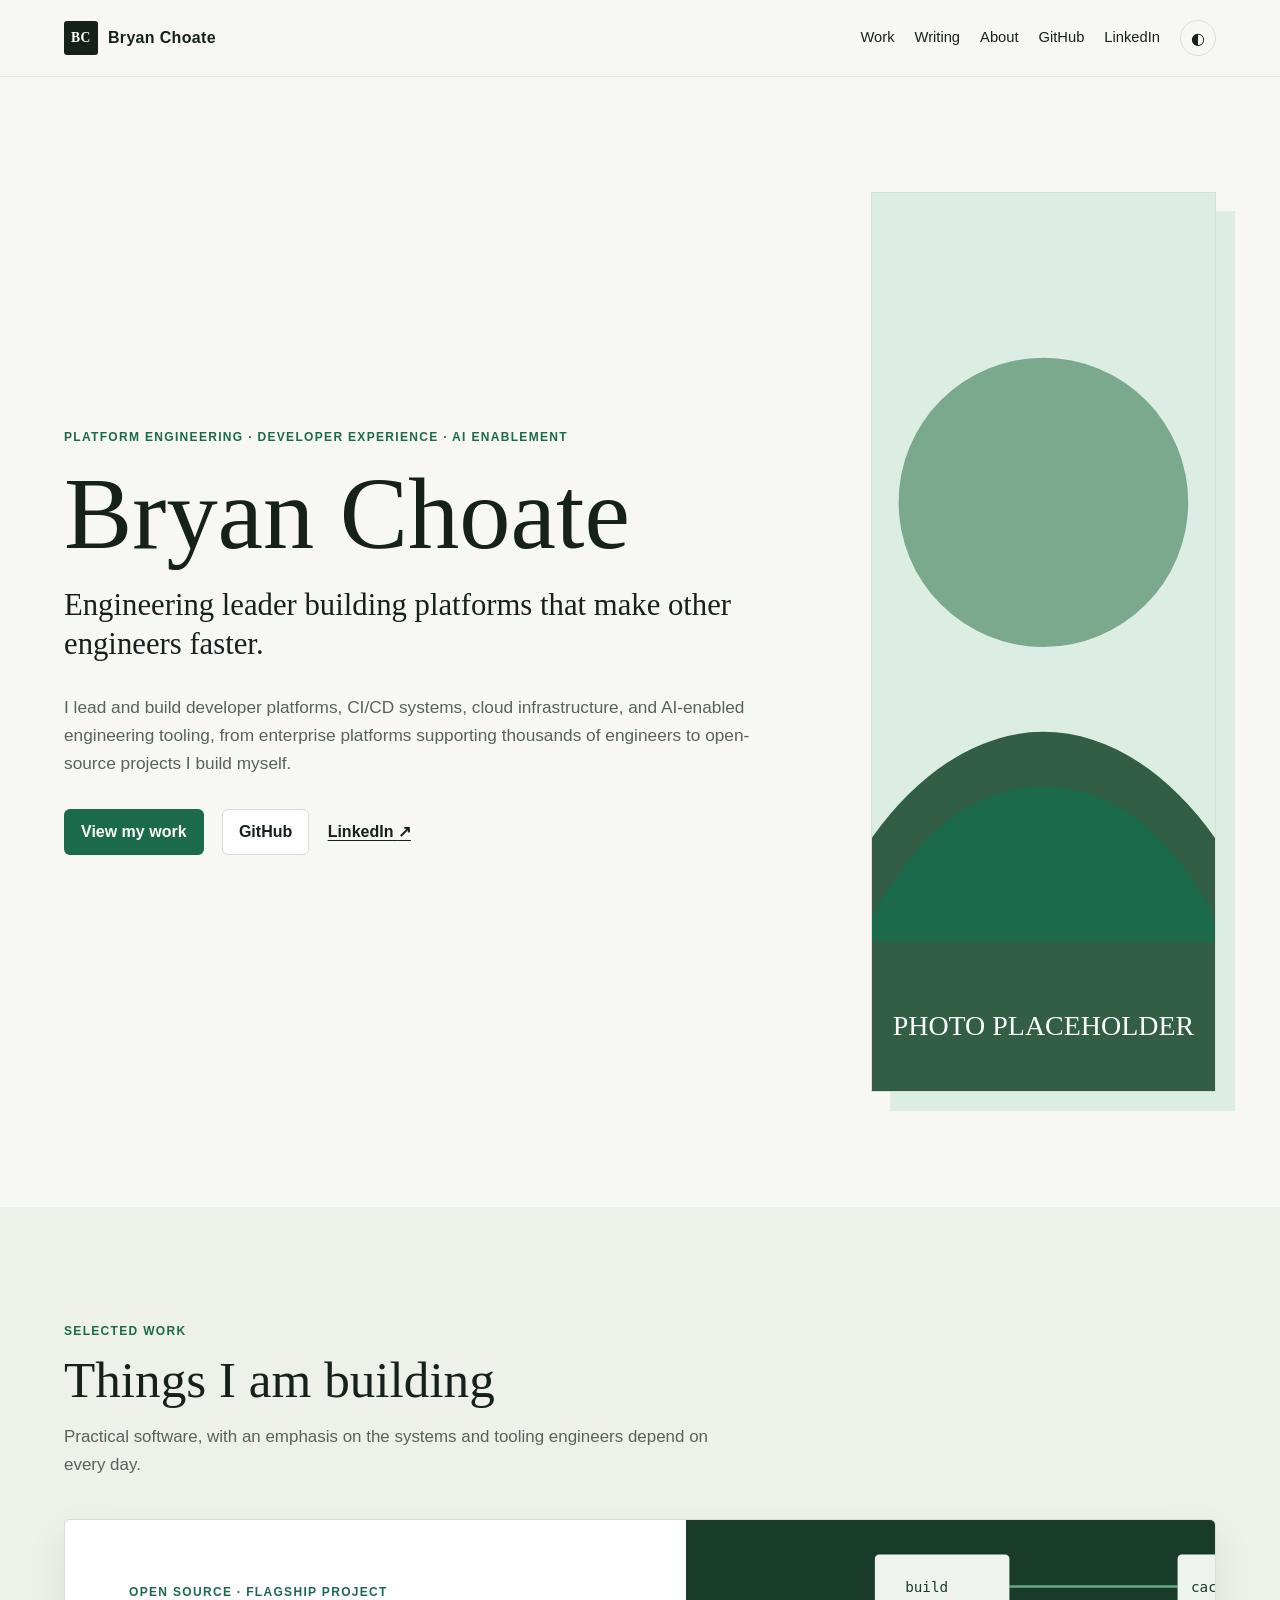
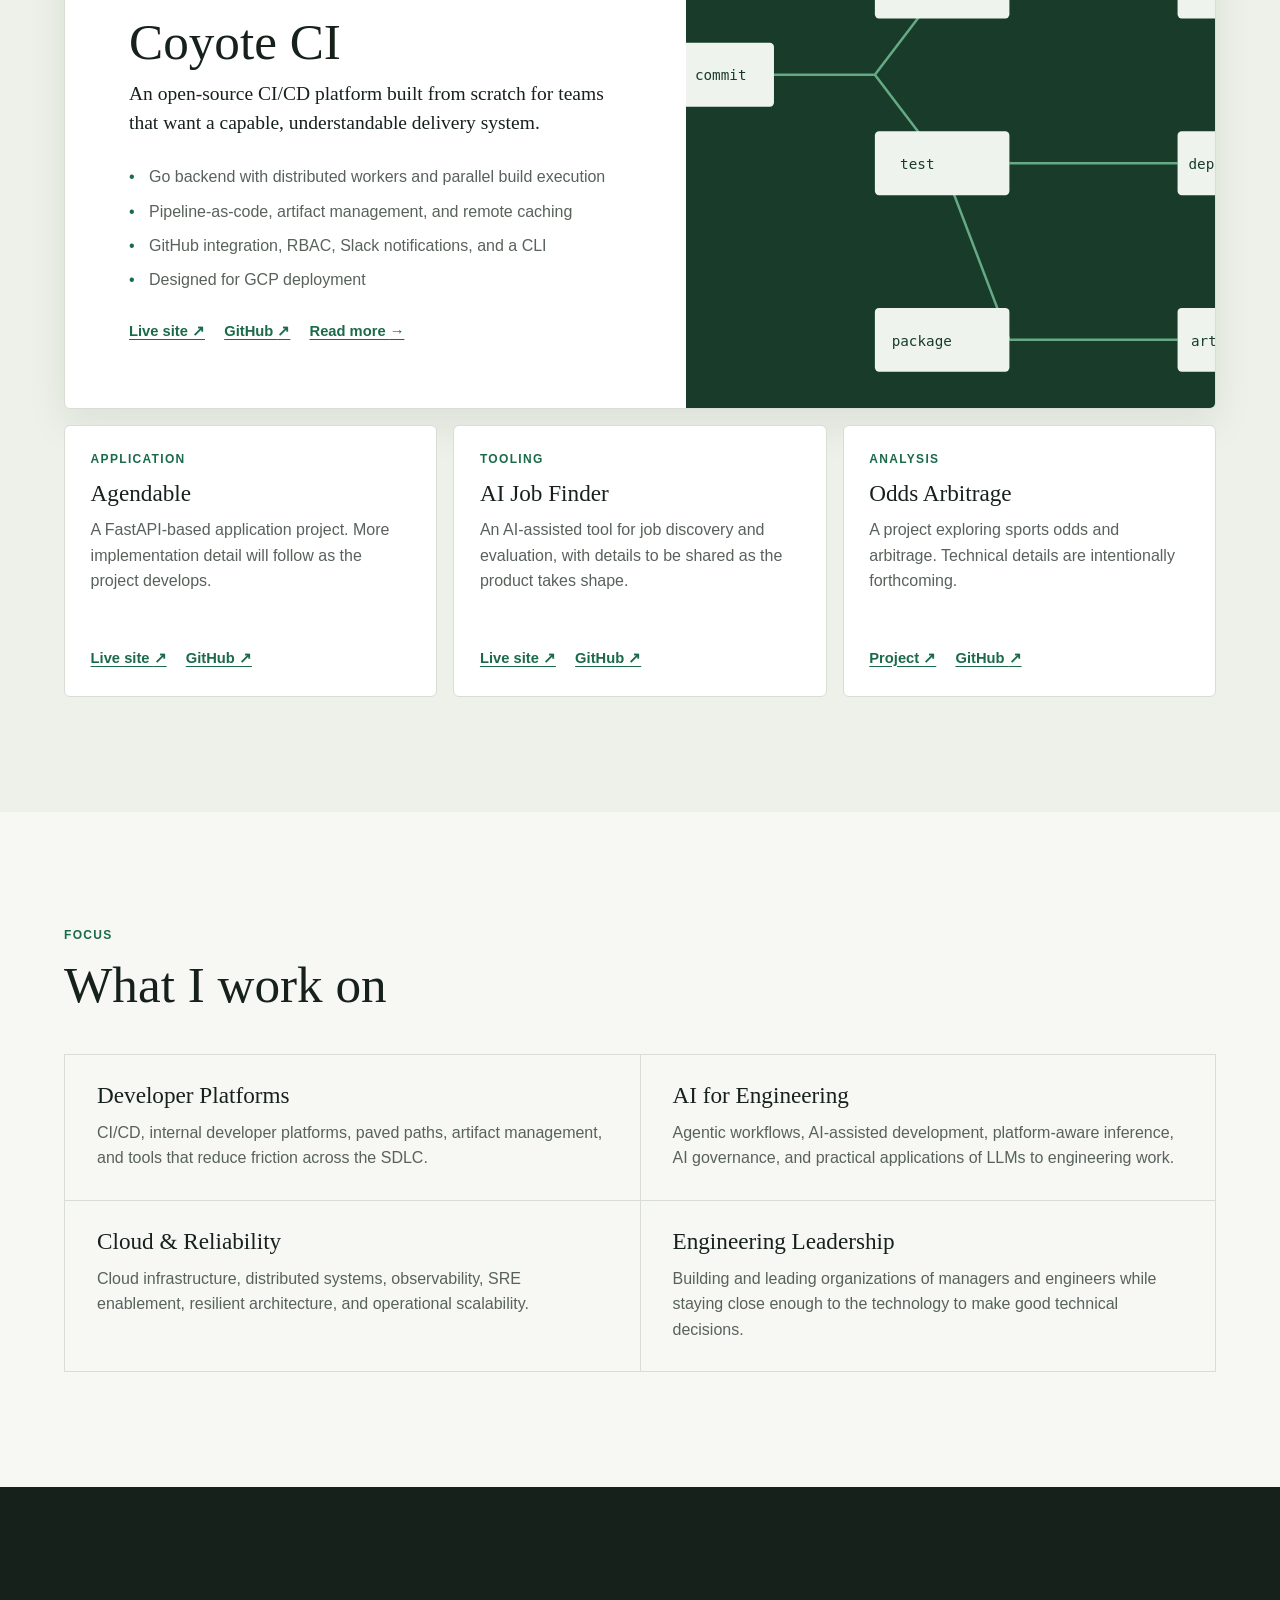
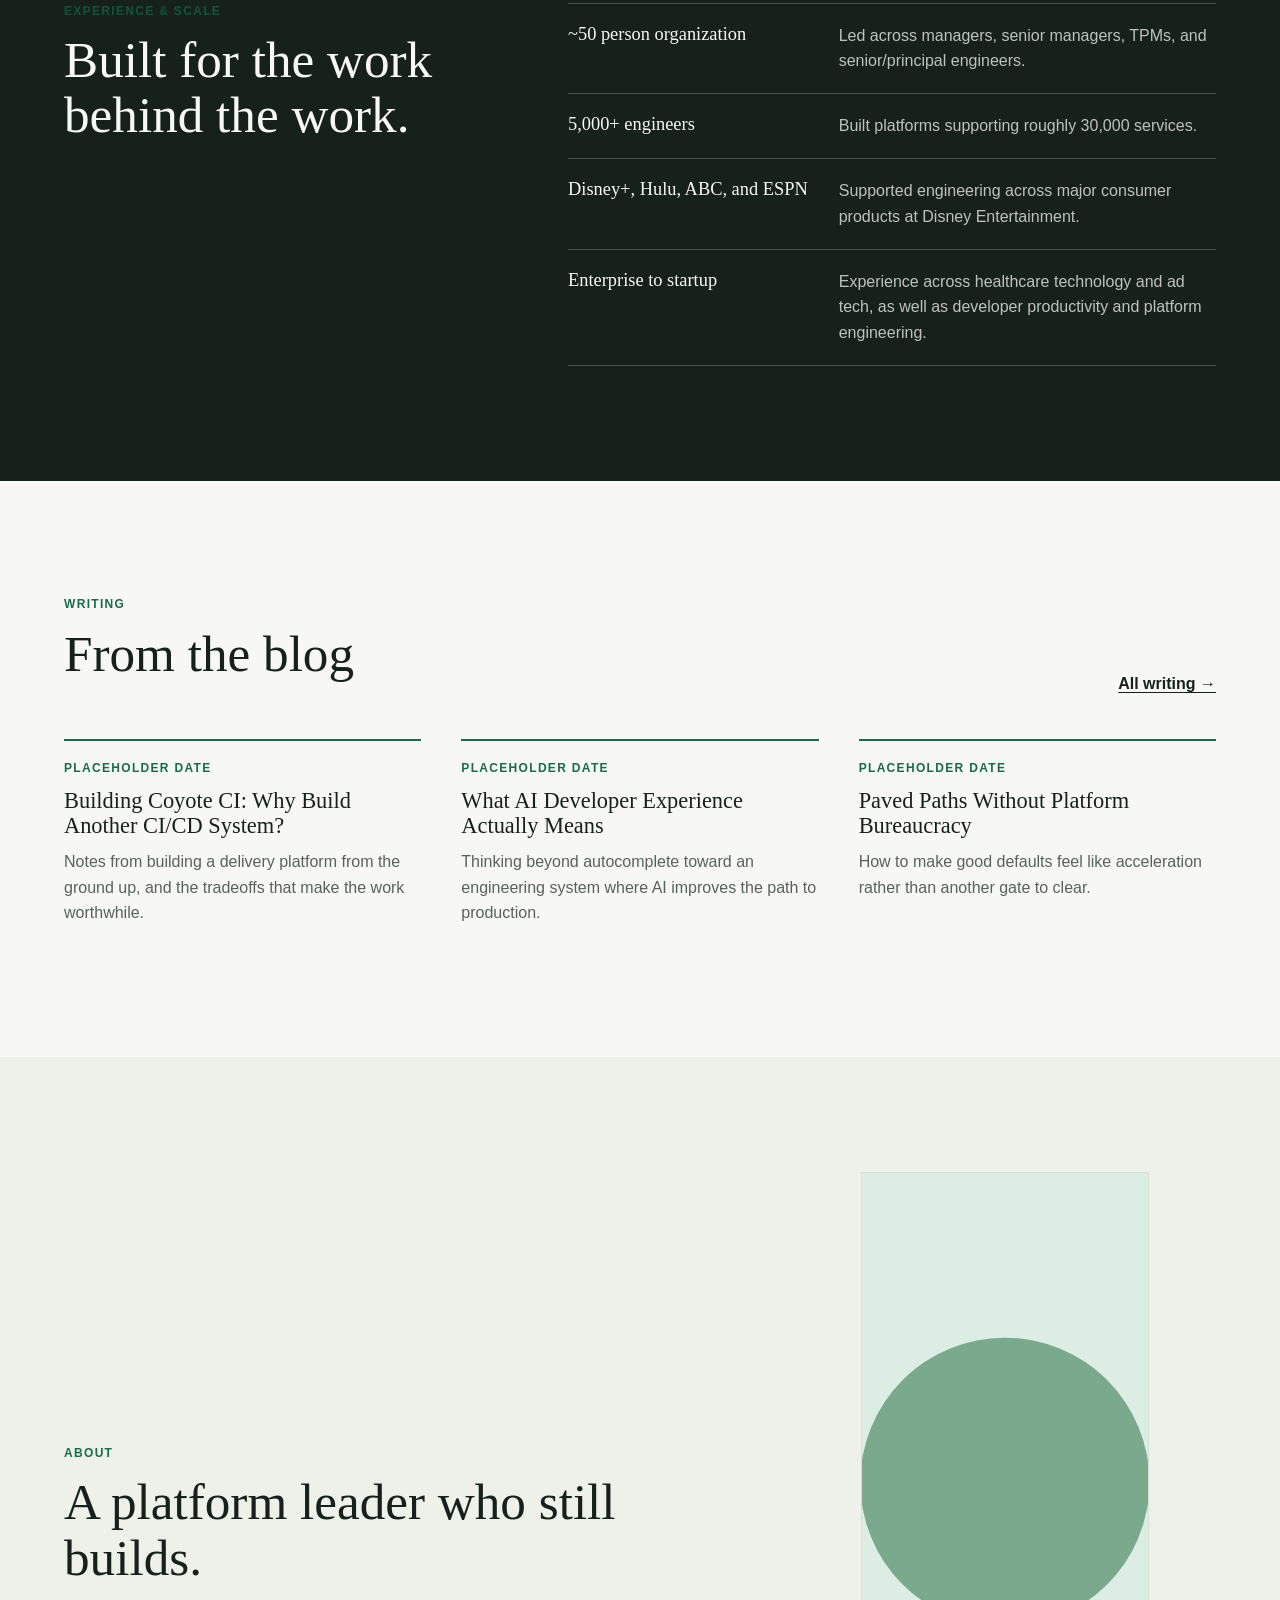
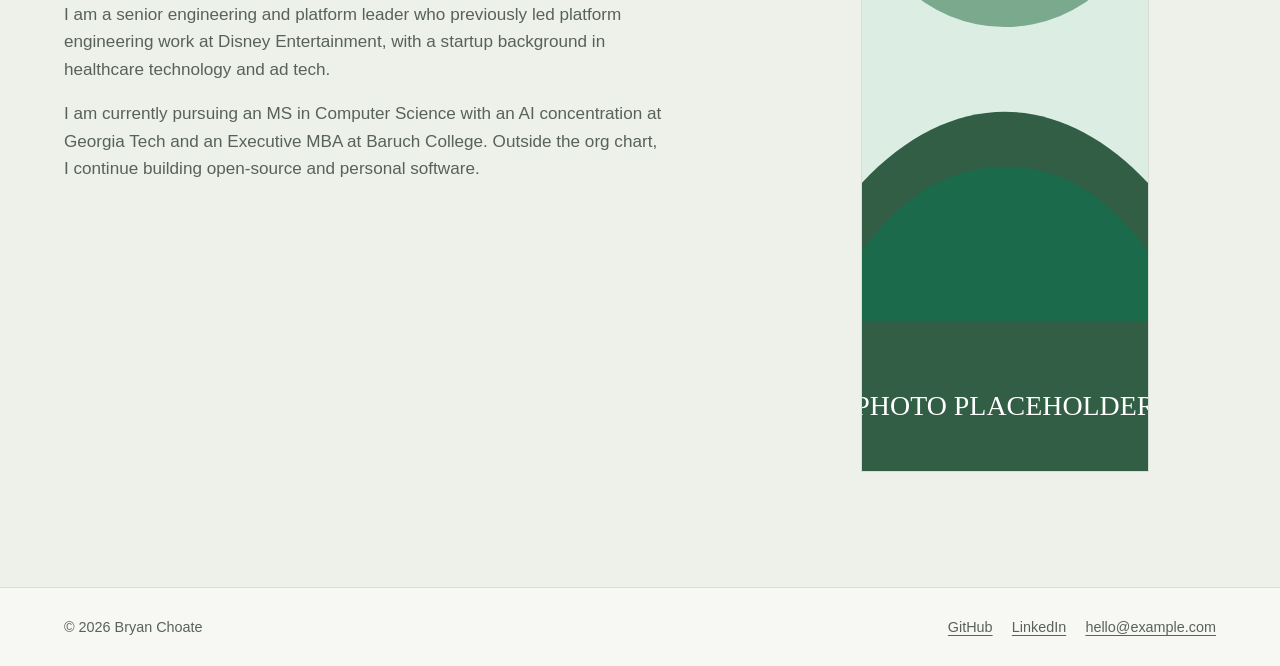
==== index.html @ 586f2d8e "Initial pass of basic website" ====
<!doctype html>
<html lang="en">
<head>
  <meta charset="utf-8">
  <meta name="viewport" content="width=device-width, initial-scale=1">
  <meta name="description" content="Bryan Choate is an engineering leader building developer platforms, cloud infrastructure, and AI-enabled engineering tooling.">
  <meta property="og:title" content="Bryan Choate | Engineering Leader">
  <meta property="og:description" content="Engineering leader building platforms that make other engineers faster.">
  <!-- TODO: Replace with the deployed site's canonical URL and social preview image. -->
  <meta property="og:url" content="https://example.com">
  <meta property="og:image" content="https://example.com/images/profile-placeholder.svg">
  <meta property="og:type" content="website">
  <meta name="twitter:card" content="summary_large_image">
  <title>Bryan Choate | Engineering Leader</title>
  <link rel="icon" href="images/favicon.svg" type="image/svg+xml">
  <link rel="stylesheet" href="css/styles.css">
  <script src="js/main.js" defer></script>
</head>
<body>
  <a class="skip-link" href="#main-content">Skip to content</a>
  <header class="site-header">
    <div class="shell header-inner">
      <a class="wordmark" href="#top" aria-label="Bryan Choate home"><span>BC</span><span class="wordmark-name">Bryan Choate</span></a>
      <button class="menu-toggle" type="button" aria-expanded="false" aria-controls="primary-navigation">
        <span class="visually-hidden">Toggle navigation</span>
        <span aria-hidden="true"></span><span aria-hidden="true"></span>
      </button>
      <nav id="primary-navigation" class="primary-nav" aria-label="Primary navigation">
        <a href="#work">Work</a>
        <a href="blog/">Writing</a>
        <a href="#about">About</a>
        <!-- TODO: Replace placeholder social URLs. -->
        <a href="https://github.com/" rel="noreferrer">GitHub</a>
        <a href="https://www.linkedin.com/" rel="noreferrer">LinkedIn</a>
        <button class="theme-toggle" type="button" aria-label="Switch to dark theme" title="Toggle color theme">
          <span class="theme-icon" aria-hidden="true">◐</span>
        </button>
      </nav>
    </div>
  </header>

  <main id="main-content">
    <section id="top" class="hero shell" aria-labelledby="hero-title">
      <div class="hero-copy">
        <p class="eyebrow">Platform Engineering · Developer Experience · AI Enablement</p>
        <h1 id="hero-title">Bryan Choate</h1>
        <p class="hero-statement">Engineering leader building platforms that make other engineers faster.</p>
        <p class="hero-detail">I lead and build developer platforms, CI/CD systems, cloud infrastructure, and AI-enabled engineering tooling, from enterprise platforms supporting thousands of engineers to open-source projects I build myself.</p>
        <div class="action-row">
          <a class="button button-primary" href="#work">View my work</a>
          <!-- TODO: Replace placeholder social URLs. -->
          <a class="button button-secondary" href="https://github.com/" rel="noreferrer">GitHub</a>
          <a class="text-link" href="https://www.linkedin.com/" rel="noreferrer">LinkedIn <span aria-hidden="true">↗</span></a>
        </div>
      </div>
      <figure class="hero-portrait">
        <!-- TODO: Replace with a responsive professional photo. -->
        <img src="images/profile-placeholder.svg" width="720" height="900" alt="Placeholder for a professional portrait of Bryan Choate">
      </figure>
    </section>

    <section id="work" class="section section-work" aria-labelledby="work-title">
      <div class="shell">
        <div class="section-heading">
          <p class="eyebrow">Selected work</p>
          <h2 id="work-title">Things I am building</h2>
          <p>Practical software, with an emphasis on the systems and tooling engineers depend on every day.</p>
        </div>

        <!-- Copy a project-card article to add a new project. -->
        <article class="project-featured">
          <div class="project-featured-copy">
            <p class="project-label">Open source · Flagship project</p>
            <h3>Coyote CI</h3>
            <p class="project-summary">An open-source CI/CD platform built from scratch for teams that want a capable, understandable delivery system.</p>
            <ul class="capability-list" aria-label="Coyote CI capabilities">
              <li>Go backend with distributed workers and parallel build execution</li>
              <li>Pipeline-as-code, artifact management, and remote caching</li>
              <li>GitHub integration, RBAC, Slack notifications, and a CLI</li>
              <li>Designed for GCP deployment</li>
            </ul>
            <!-- TODO: Replace Coyote CI URLs. -->
            <div class="project-links"><a href="https://example.com/" rel="noreferrer">Live site <span aria-hidden="true">↗</span></a><a href="https://github.com/" rel="noreferrer">GitHub <span aria-hidden="true">↗</span></a><a href="blog/example-post.html">Read more <span aria-hidden="true">→</span></a></div>
          </div>
          <figure class="project-art"><img src="images/project-placeholder.svg" width="800" height="580" alt="Abstract placeholder for a Coyote CI project preview"></figure>
        </article>

        <div class="project-grid">
          <article class="project-card">
            <p class="project-label">Application</p><h3>Agendable</h3>
            <p>A FastAPI-based application project. More implementation detail will follow as the project develops.</p>
            <!-- TODO: Replace Agendable URLs. -->
            <div class="project-links"><a href="https://example.com/" rel="noreferrer">Live site <span aria-hidden="true">↗</span></a><a href="https://github.com/" rel="noreferrer">GitHub <span aria-hidden="true">↗</span></a></div>
          </article>
          <article class="project-card">
            <p class="project-label">Tooling</p><h3>AI Job Finder</h3>
            <p>An AI-assisted tool for job discovery and evaluation, with details to be shared as the product takes shape.</p>
            <!-- TODO: Replace AI Job Finder URLs. -->
            <div class="project-links"><a href="https://example.com/" rel="noreferrer">Live site <span aria-hidden="true">↗</span></a><a href="https://github.com/" rel="noreferrer">GitHub <span aria-hidden="true">↗</span></a></div>
          </article>
          <article class="project-card">
            <p class="project-label">Analysis</p><h3>Odds Arbitrage</h3>
            <p>A project exploring sports odds and arbitrage. Technical details are intentionally forthcoming.</p>
            <!-- TODO: Replace Odds Arbitrage URLs. -->
            <div class="project-links"><a href="https://example.com/" rel="noreferrer">Project <span aria-hidden="true">↗</span></a><a href="https://github.com/" rel="noreferrer">GitHub <span aria-hidden="true">↗</span></a></div>
          </article>
        </div>
      </div>
    </section>

    <section class="section" aria-labelledby="focus-title">
      <div class="shell">
        <div class="section-heading compact"><p class="eyebrow">Focus</p><h2 id="focus-title">What I work on</h2></div>
        <div class="focus-grid">
          <article><h3>Developer Platforms</h3><p>CI/CD, internal developer platforms, paved paths, artifact management, and tools that reduce friction across the SDLC.</p></article>
          <article><h3>AI for Engineering</h3><p>Agentic workflows, AI-assisted development, platform-aware inference, AI governance, and practical applications of LLMs to engineering work.</p></article>
          <article><h3>Cloud &amp; Reliability</h3><p>Cloud infrastructure, distributed systems, observability, SRE enablement, resilient architecture, and operational scalability.</p></article>
          <article><h3>Engineering Leadership</h3><p>Building and leading organizations of managers and engineers while staying close enough to the technology to make good technical decisions.</p></article>
        </div>
      </div>
    </section>

    <section class="section section-evidence" aria-labelledby="experience-title">
      <div class="shell evidence-layout">
        <div class="section-heading compact"><p class="eyebrow">Experience &amp; scale</p><h2 id="experience-title">Built for the work behind the work.</h2></div>
        <ul class="evidence-list">
          <li><strong>~50 person organization</strong><span>Led across managers, senior managers, TPMs, and senior/principal engineers.</span></li>
          <li><strong>5,000+ engineers</strong><span>Built platforms supporting roughly 30,000 services.</span></li>
          <li><strong>Disney+, Hulu, ABC, and ESPN</strong><span>Supported engineering across major consumer products at Disney Entertainment.</span></li>
          <li><strong>Enterprise to startup</strong><span>Experience across healthcare technology and ad tech, as well as developer productivity and platform engineering.</span></li>
        </ul>
      </div>
    </section>

    <section class="section" aria-labelledby="writing-title">
      <div class="shell">
        <div class="section-heading section-heading-row"><div><p class="eyebrow">Writing</p><h2 id="writing-title">From the blog</h2></div><a class="text-link" href="blog/">All writing <span aria-hidden="true">→</span></a></div>
        <div class="writing-list">
          <article><p class="post-date">Placeholder date</p><h3><a href="blog/example-post.html">Building Coyote CI: Why Build Another CI/CD System?</a></h3><p>Notes from building a delivery platform from the ground up, and the tradeoffs that make the work worthwhile.</p></article>
          <article><p class="post-date">Placeholder date</p><h3><a href="blog/example-post.html">What AI Developer Experience Actually Means</a></h3><p>Thinking beyond autocomplete toward an engineering system where AI improves the path to production.</p></article>
          <article><p class="post-date">Placeholder date</p><h3><a href="blog/example-post.html">Paved Paths Without Platform Bureaucracy</a></h3><p>How to make good defaults feel like acceleration rather than another gate to clear.</p></article>
        </div>
      </div>
    </section>

    <section id="about" class="section section-about" aria-labelledby="about-title">
      <div class="shell about-layout">
        <div class="about-copy"><p class="eyebrow">About</p><h2 id="about-title">A platform leader who still builds.</h2><p>I am a senior engineering and platform leader who previously led platform engineering work at Disney Entertainment, with a startup background in healthcare technology and ad tech.</p><p>I am currently pursuing an MS in Computer Science with an AI concentration at Georgia Tech and an Executive MBA at Baruch College. Outside the org chart, I continue building open-source and personal software.</p></div>
        <figure class="about-photo"><!-- TODO: Replace with a responsive casual photo. --><img src="images/profile-placeholder.svg" width="720" height="900" alt="Placeholder for a casual photo of Bryan Choate"></figure>
      </div>
    </section>
  </main>

  <footer class="site-footer"><div class="shell footer-inner"><p>© <span id="year">2026</span> Bryan Choate</p><div><!-- TODO: Replace placeholder social links and email. --><a href="https://github.com/" rel="noreferrer">GitHub</a><a href="https://www.linkedin.com/" rel="noreferrer">LinkedIn</a><a href="mailto:hello@example.com">hello@example.com</a></div></div></footer>
</body>
</html>
---- css/styles.css ----
:root {
  color-scheme: light dark;
  --bg: #f7f8f4;
  --surface: #ffffff;
  --surface-muted: #edf1e9;
  --text: #17211b;
  --text-muted: #58625b;
  --line: #d8ddd6;
  --accent: #1b6a4b;
  --accent-strong: #12543a;
  --accent-soft: #dceee4;
  --shadow: 0 16px 40px rgb(23 33 27 / 8%);
  --shell: 72rem;
  --radius: 6px;
}

@media (prefers-color-scheme: dark) {
  :root { --bg: #111613; --surface: #18201b; --surface-muted: #202a23; --text: #eef3ee; --text-muted: #b1bcb3; --line: #354137; --accent: #79c69c; --accent-strong: #a2dbb7; --accent-soft: #183c29; --shadow: 0 18px 44px rgb(0 0 0 / 22%); }
}

:root[data-theme="light"] { color-scheme: light; --bg: #f7f8f4; --surface: #ffffff; --surface-muted: #edf1e9; --text: #17211b; --text-muted: #58625b; --line: #d8ddd6; --accent: #1b6a4b; --accent-strong: #12543a; --accent-soft: #dceee4; --shadow: 0 16px 40px rgb(23 33 27 / 8%); }
:root[data-theme="dark"] { color-scheme: dark; --bg: #111613; --surface: #18201b; --surface-muted: #202a23; --text: #eef3ee; --text-muted: #b1bcb3; --line: #354137; --accent: #79c69c; --accent-strong: #a2dbb7; --accent-soft: #183c29; --shadow: 0 18px 44px rgb(0 0 0 / 22%); }

* { box-sizing: border-box; }
html { scroll-behavior: smooth; }
body { margin: 0; background: var(--bg); color: var(--text); font-family: ui-sans-serif, -apple-system, BlinkMacSystemFont, "Segoe UI", sans-serif; font-size: 1rem; line-height: 1.6; }
img { display: block; max-width: 100%; }
a { color: inherit; text-underline-offset: 0.2em; }
a:hover { color: var(--accent); }
a:focus-visible, button:focus-visible { outline: 3px solid var(--accent); outline-offset: 3px; }
h1, h2, h3, p { margin-top: 0; }
h1, h2, h3 { font-family: ui-serif, Georgia, Cambria, "Times New Roman", serif; font-weight: 500; line-height: 1.08; letter-spacing: 0; }
h1 { font-size: clamp(3.2rem, 8vw, 6.5rem); margin-bottom: 1rem; }
h2 { font-size: clamp(2rem, 4vw, 3.25rem); margin-bottom: 1rem; }
h3 { font-size: 1.45rem; margin-bottom: 0.7rem; }
.shell { width: min(calc(100% - 3rem), var(--shell)); margin-inline: auto; }
.skip-link { position: fixed; z-index: 100; top: 0.75rem; left: 0.75rem; transform: translateY(-200%); background: var(--text); color: var(--bg); padding: 0.55rem 0.8rem; border-radius: 3px; }
.skip-link:focus { transform: translateY(0); }
.visually-hidden { position: absolute; width: 1px; height: 1px; padding: 0; margin: -1px; overflow: hidden; clip: rect(0, 0, 0, 0); white-space: nowrap; border: 0; }

.site-header { position: sticky; z-index: 10; top: 0; background: color-mix(in srgb, var(--bg) 90%, transparent); border-bottom: 1px solid color-mix(in srgb, var(--line) 72%, transparent); backdrop-filter: blur(12px); }
.header-inner { min-height: 4.75rem; display: flex; align-items: center; justify-content: space-between; gap: 1rem; }
.wordmark { display: flex; align-items: center; gap: 0.65rem; text-decoration: none; font-weight: 700; letter-spacing: 0.02em; }
.wordmark > span:first-child { display: grid; place-items: center; width: 2.1rem; height: 2.1rem; color: var(--surface); background: var(--text); border-radius: 3px; font-family: ui-serif, Georgia, serif; font-size: 0.85rem; }
.primary-nav { display: flex; align-items: center; gap: 1.25rem; font-size: 0.92rem; }
.primary-nav a { text-decoration: none; }
.theme-toggle, .menu-toggle { border: 0; color: var(--text); background: transparent; cursor: pointer; }
.theme-toggle { width: 2.25rem; height: 2.25rem; border: 1px solid var(--line); border-radius: 50%; font-size: 1rem; }
.menu-toggle { display: none; padding: 0.35rem; }

.hero { display: grid; grid-template-columns: minmax(0, 1.35fr) minmax(15rem, 0.65fr); align-items: center; gap: clamp(2.5rem, 7vw, 7rem); padding-block: clamp(4rem, 9vw, 7.5rem); }
.eyebrow, .project-label, .post-date { margin-bottom: 0.8rem; color: var(--accent); font-size: 0.75rem; font-weight: 750; letter-spacing: 0.11em; line-height: 1.4; text-transform: uppercase; }
.hero-statement { max-width: 46rem; font-family: ui-serif, Georgia, serif; font-size: clamp(1.5rem, 2.4vw, 2.15rem); line-height: 1.27; }
.hero-detail { max-width: 43rem; color: var(--text-muted); font-size: 1.08rem; }
.action-row { display: flex; flex-wrap: wrap; align-items: center; gap: 0.8rem 1.15rem; margin-top: 2rem; }
.button { display: inline-flex; justify-content: center; align-items: center; min-height: 2.85rem; padding: 0.55rem 1rem; border: 1px solid transparent; border-radius: var(--radius); text-decoration: none; font-weight: 700; }
.button-primary { color: #fff; background: var(--accent); }
.button-primary:hover { color: #fff; background: var(--accent-strong); }
.button-secondary { border-color: var(--line); background: var(--surface); }
.text-link { font-weight: 700; }
.hero-portrait { position: relative; width: min(100%, 23rem); margin: 0 0 0 auto; }
.hero-portrait::before { position: absolute; z-index: -1; width: 100%; height: 100%; content: ""; background: var(--accent-soft); transform: translate(1.2rem, 1.2rem); }
.hero-portrait img { width: 100%; aspect-ratio: 4 / 5; object-fit: cover; border: 1px solid var(--line); background: var(--surface-muted); }

.section { padding-block: clamp(4.5rem, 9vw, 7.5rem); }
.section-work, .section-about { background: var(--surface-muted); }
.section-heading { max-width: 42rem; margin-bottom: 2.6rem; }
.section-heading > p:not(.eyebrow) { color: var(--text-muted); font-size: 1.06rem; }
.section-heading.compact { max-width: 33rem; }
.section-heading-row { display: flex; align-items: end; justify-content: space-between; gap: 2rem; max-width: none; }
.project-featured { display: grid; grid-template-columns: minmax(0, 1.08fr) minmax(19rem, 0.92fr); overflow: hidden; background: var(--surface); border: 1px solid var(--line); border-radius: var(--radius); box-shadow: var(--shadow); }
.project-featured-copy { padding: clamp(1.75rem, 5vw, 4rem); }
.project-featured h3 { font-size: clamp(2rem, 4vw, 3.4rem); }
.project-summary { max-width: 36rem; font-family: ui-serif, Georgia, serif; font-size: 1.22rem; line-height: 1.45; }
.capability-list { padding: 0; margin: 1.7rem 0; list-style: none; color: var(--text-muted); }
.capability-list li { position: relative; padding-left: 1.25rem; margin-bottom: 0.55rem; }
.capability-list li::before { position: absolute; left: 0; color: var(--accent); content: "•"; }
.project-art { min-height: 100%; margin: 0; background: var(--accent-soft); }
.project-art img { width: 100%; height: 100%; min-height: 23rem; object-fit: cover; }
.project-links { display: flex; flex-wrap: wrap; gap: 0.8rem 1.2rem; margin-top: 1.3rem; font-size: 0.92rem; font-weight: 750; }
.project-links a { color: var(--accent); }
.project-grid { display: grid; grid-template-columns: repeat(3, 1fr); gap: 1rem; margin-top: 1rem; }
.project-card { display: flex; flex-direction: column; min-height: 17rem; padding: 1.6rem; border: 1px solid var(--line); border-radius: var(--radius); background: var(--surface); transition: transform 180ms ease, box-shadow 180ms ease; }
.project-card > p:not(.project-label) { color: var(--text-muted); }
.project-card .project-links { margin-top: auto; }
.project-card:hover { transform: translateY(-3px); box-shadow: var(--shadow); }

.focus-grid { display: grid; grid-template-columns: repeat(2, 1fr); gap: 0; border-top: 1px solid var(--line); border-left: 1px solid var(--line); }
.focus-grid article { padding: 1.8rem 2rem; border-right: 1px solid var(--line); border-bottom: 1px solid var(--line); }
.focus-grid p { margin-bottom: 0; color: var(--text-muted); }
.section-evidence { background: var(--text); color: var(--bg); }
.section-evidence .eyebrow { color: var(--accent-strong); }
.section-evidence .section-heading { margin-bottom: 0; }
.evidence-layout { display: grid; grid-template-columns: 0.75fr 1.25fr; gap: clamp(2rem, 9vw, 9rem); align-items: start; }
.evidence-list { padding: 0; margin: 0; list-style: none; }
.evidence-list li { display: grid; grid-template-columns: minmax(10rem, 0.8fr) 1.2fr; gap: 1.2rem; padding: 1.2rem 0; border-top: 1px solid color-mix(in srgb, var(--bg) 22%, transparent); }
.evidence-list li:last-child { border-bottom: 1px solid color-mix(in srgb, var(--bg) 22%, transparent); }
.evidence-list strong { font-family: ui-serif, Georgia, serif; font-size: 1.15rem; font-weight: 500; line-height: 1.25; }
.evidence-list span { color: color-mix(in srgb, var(--bg) 75%, transparent); }
.writing-list { display: grid; grid-template-columns: repeat(3, 1fr); gap: 2.5rem; }
.writing-list article { border-top: 2px solid var(--accent); padding-top: 1.2rem; }
.writing-list h3 { font-size: 1.4rem; }
.writing-list h3 a { text-decoration: none; }
.writing-list article > p:last-child { color: var(--text-muted); }
.about-layout { display: grid; grid-template-columns: 1fr minmax(14rem, 0.7fr); gap: clamp(2.5rem, 10vw, 9rem); align-items: center; }
.about-copy { max-width: 39rem; }
.about-copy > p:not(.eyebrow) { color: var(--text-muted); font-size: 1.07rem; }
.about-photo { width: min(100%, 18rem); margin: 0 auto; }
.about-photo img { width: 100%; aspect-ratio: 4 / 5; object-fit: cover; border: 1px solid var(--line); background: var(--surface); }
.site-footer { padding-block: 1.7rem; border-top: 1px solid var(--line); font-size: 0.9rem; }
.footer-inner { display: flex; justify-content: space-between; gap: 1.5rem; color: var(--text-muted); }
.footer-inner p { margin: 0; }
.footer-inner div { display: flex; flex-wrap: wrap; gap: 1.2rem; }

.blog-main { width: min(calc(100% - 3rem), 48rem); margin: 0 auto; padding-block: clamp(3.5rem, 8vw, 6rem); }
.blog-intro { margin-bottom: 3.5rem; }
.post-list { padding: 0; margin: 0; list-style: none; }
.post-list li { padding: 1.8rem 0; border-top: 1px solid var(--line); }
.post-list li:last-child { border-bottom: 1px solid var(--line); }
.post-list h2 { margin-bottom: 0.5rem; font-size: clamp(1.5rem, 3vw, 2rem); }
.post-list h2 a { text-decoration: none; }
.post-list p:last-child { margin-bottom: 0; color: var(--text-muted); }
.article { font-size: 1.1rem; }
.article-header { margin-bottom: 3rem; }
.article-header h1 { font-size: clamp(2.5rem, 7vw, 4.7rem); }
.article > * { max-width: 43rem; }
.article h2 { margin-top: 2.8rem; font-size: clamp(1.65rem, 3vw, 2.2rem); }
.article h3 { margin-top: 2rem; }
.article p, .article li { line-height: 1.75; }
.article blockquote { margin: 2rem 0; padding: 0.2rem 0 0.2rem 1.4rem; border-left: 3px solid var(--accent); color: var(--text-muted); font-family: ui-serif, Georgia, serif; font-size: 1.25rem; }
.article code { padding: 0.1em 0.35em; background: var(--surface-muted); border-radius: 3px; font-family: ui-monospace, SFMono-Regular, Menlo, monospace; font-size: 0.88em; }
.article pre { overflow-x: auto; padding: 1.25rem; background: #162018; color: #e6f1e9; border-radius: var(--radius); font-size: 0.85rem; }
.article pre code { padding: 0; background: transparent; }
.back-link { display: inline-block; margin-bottom: 2rem; color: var(--accent); font-weight: 750; }

@media (max-width: 48rem) {
  .menu-toggle { display: grid; gap: 0.3rem; }
  .menu-toggle span:not(.visually-hidden) { display: block; width: 1.35rem; height: 2px; background: currentcolor; }
  .primary-nav { position: absolute; top: calc(100% + 1px); right: 0; left: 0; display: none; align-items: stretch; padding: 1rem max(1.5rem, calc((100% - var(--shell)) / 2)); background: var(--bg); border-bottom: 1px solid var(--line); box-shadow: var(--shadow); }
  .primary-nav.is-open { display: grid; grid-template-columns: 1fr auto; }
  .primary-nav a { padding: 0.35rem 0; }
  .theme-toggle { grid-column: 2; grid-row: 1 / span 5; align-self: center; }
  .hero, .project-featured, .about-layout, .evidence-layout { grid-template-columns: 1fr; }
  .hero { padding-top: 3.5rem; }
  .hero-portrait { width: min(100%, 21rem); margin: 0; }
  .project-art { min-height: auto; }
  .project-art img { min-height: 15rem; }
  .project-grid, .writing-list { grid-template-columns: 1fr; }
  .focus-grid { grid-template-columns: 1fr; }
  .evidence-list li { grid-template-columns: 1fr; gap: 0.4rem; }
  .section-heading-row, .footer-inner { align-items: flex-start; flex-direction: column; gap: 0.7rem; }
}

@media (max-width: 30rem) { .shell { width: min(calc(100% - 2rem), var(--shell)); } .wordmark-name { display: none; } .project-featured-copy, .focus-grid article { padding: 1.4rem; } }
@media (prefers-reduced-motion: reduce) { html { scroll-behavior: auto; } *, *::before, *::after { transition-duration: 0.01ms !important; animation-duration: 0.01ms !important; animation-iteration-count: 1 !important; } }
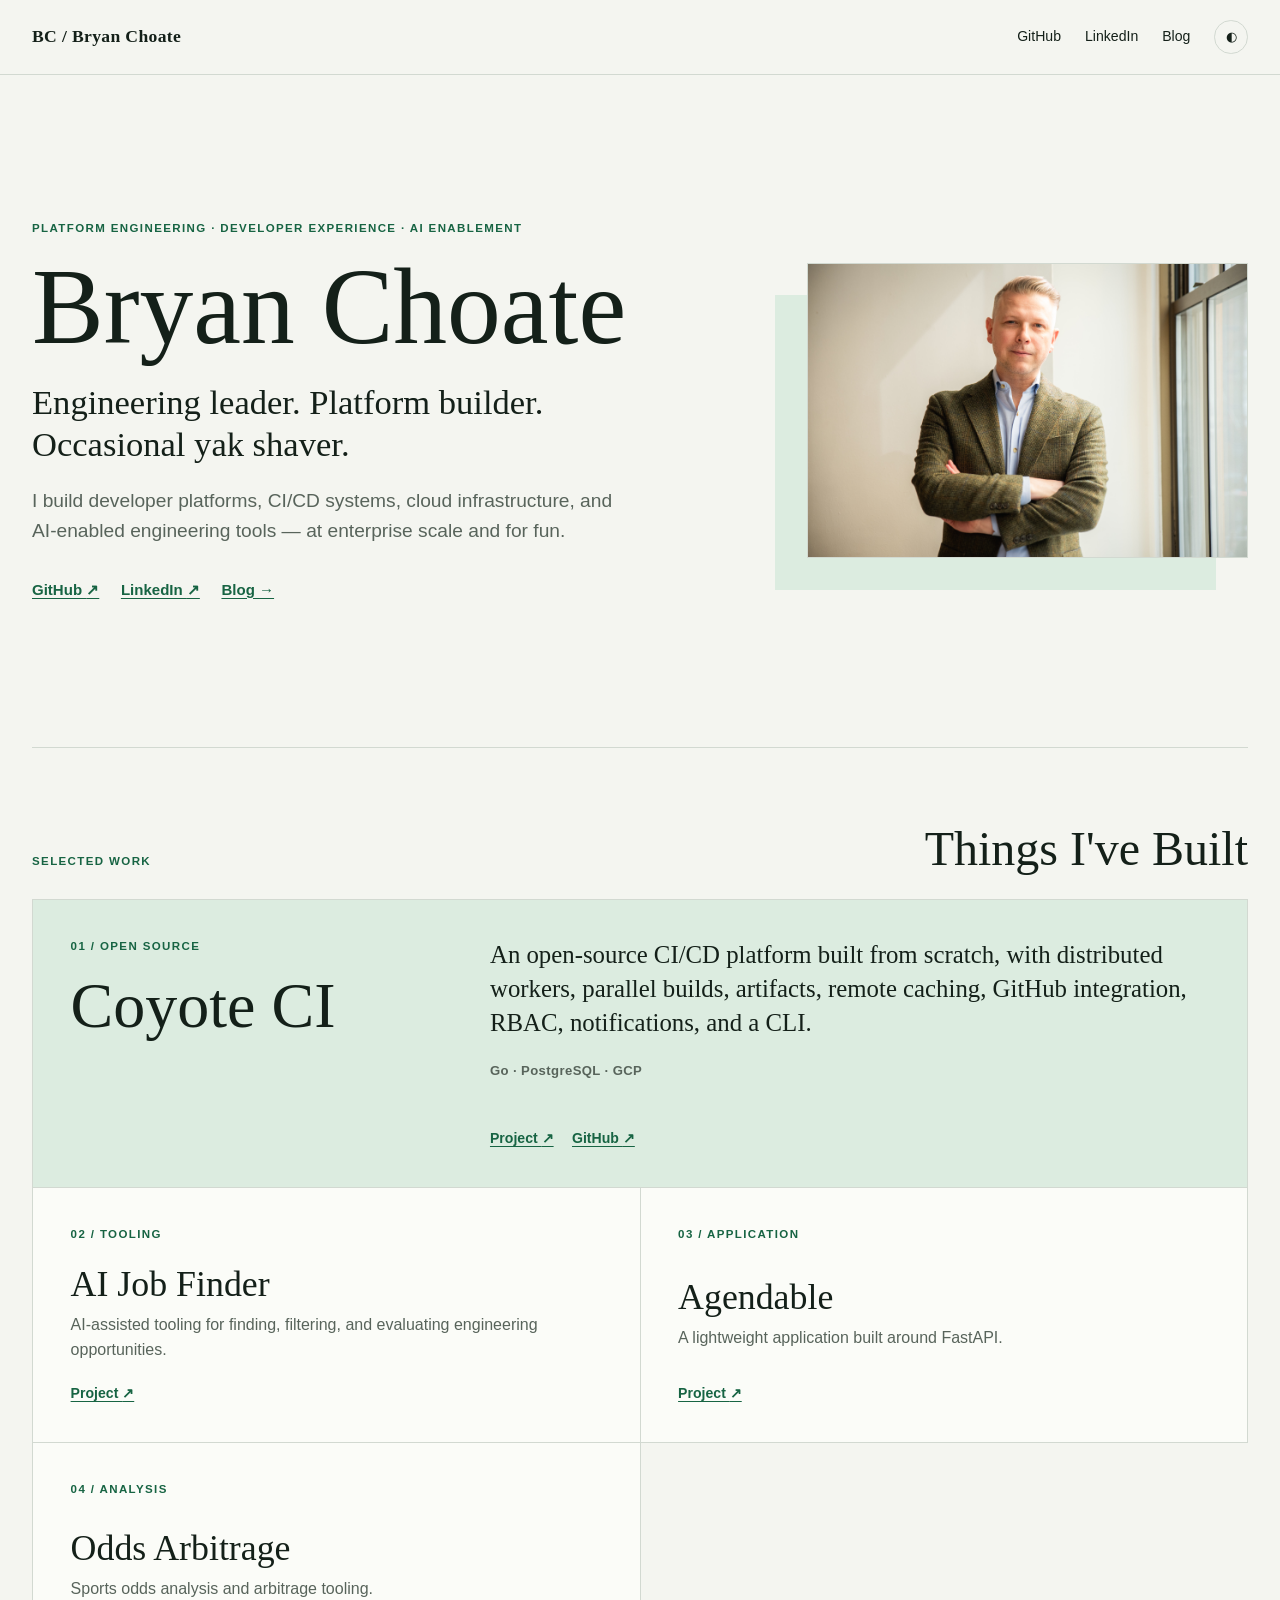
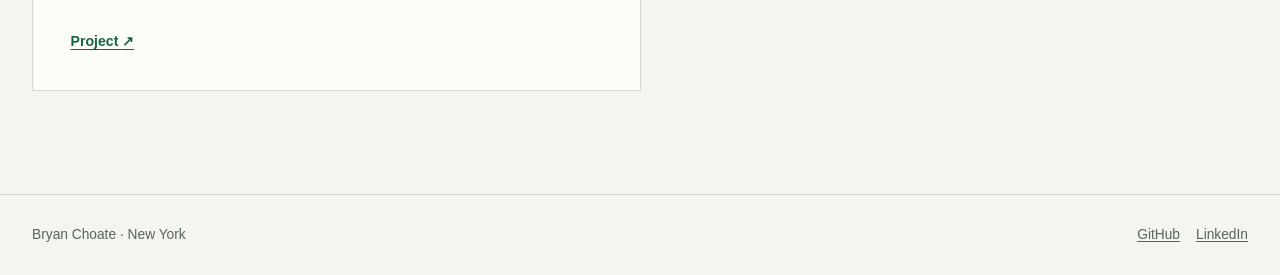
==== commit 2cff6702: "Add Dockerfile, deploy, and images, minor cosmetic updates" ====
--- a/index.html
+++ b/index.html
@@ -3,15 +3,15 @@
 <head>
   <meta charset="utf-8">
   <meta name="viewport" content="width=device-width, initial-scale=1">
-  <meta name="description" content="Bryan Choate is an engineering leader building developer platforms, cloud infrastructure, and AI-enabled engineering tooling.">
-  <meta property="og:title" content="Bryan Choate | Engineering Leader">
-  <meta property="og:description" content="Engineering leader building platforms that make other engineers faster.">
-  <!-- TODO: Replace with the deployed site's canonical URL and social preview image. -->
+  <meta name="description" content="Bryan Choate is an engineering leader and builder focused on developer platforms, CI/CD, cloud infrastructure, and AI-enabled engineering tools.">
+  <!-- TODO: Replace these deployment placeholders with the production URL and social image. -->
+  <meta property="og:title" content="Bryan Choate — Engineering Leader &amp; Platform Builder">
+  <meta property="og:description" content="Engineering leader and builder focused on developer platforms, CI/CD, cloud infrastructure, and AI-enabled engineering tools.">
   <meta property="og:url" content="https://example.com">
-  <meta property="og:image" content="https://example.com/images/profile-placeholder.svg">
+  <meta property="og:image" content="https://example.com/images/Bryan-Choate-12.jpg">
   <meta property="og:type" content="website">
   <meta name="twitter:card" content="summary_large_image">
-  <title>Bryan Choate | Engineering Leader</title>
+  <title>Bryan Choate — Engineering Leader &amp; Platform Builder</title>
   <link rel="icon" href="images/favicon.svg" type="image/svg+xml">
   <link rel="stylesheet" href="css/styles.css">
   <script src="js/main.js" defer></script>
@@ -19,138 +19,57 @@
 <body>
   <a class="skip-link" href="#main-content">Skip to content</a>
   <header class="site-header">
-    <div class="shell header-inner">
-      <a class="wordmark" href="#top" aria-label="Bryan Choate home"><span>BC</span><span class="wordmark-name">Bryan Choate</span></a>
-      <button class="menu-toggle" type="button" aria-expanded="false" aria-controls="primary-navigation">
-        <span class="visually-hidden">Toggle navigation</span>
-        <span aria-hidden="true"></span><span aria-hidden="true"></span>
-      </button>
-      <nav id="primary-navigation" class="primary-nav" aria-label="Primary navigation">
-        <a href="#work">Work</a>
-        <a href="blog/">Writing</a>
-        <a href="#about">About</a>
-        <!-- TODO: Replace placeholder social URLs. -->
+    <div class="frame nav-frame">
+      <a class="wordmark" href="#top" aria-label="Bryan Choate home">BC<span> / Bryan Choate</span></a>
+      <nav aria-label="Primary navigation">
+        <!-- TODO: Replace these placeholder URLs. -->
         <a href="https://github.com/" rel="noreferrer">GitHub</a>
         <a href="https://www.linkedin.com/" rel="noreferrer">LinkedIn</a>
-        <button class="theme-toggle" type="button" aria-label="Switch to dark theme" title="Toggle color theme">
-          <span class="theme-icon" aria-hidden="true">◐</span>
-        </button>
+        <a href="blog/">Blog</a>
+        <button class="theme-toggle" type="button" aria-label="Switch to dark theme" title="Toggle color theme"><span aria-hidden="true">◐</span></button>
       </nav>
     </div>
   </header>
 
   <main id="main-content">
-    <section id="top" class="hero shell" aria-labelledby="hero-title">
+    <section id="top" class="hero frame" aria-labelledby="hero-title">
       <div class="hero-copy">
-        <p class="eyebrow">Platform Engineering · Developer Experience · AI Enablement</p>
+        <p class="kicker">Platform engineering · Developer experience · AI enablement</p>
         <h1 id="hero-title">Bryan Choate</h1>
-        <p class="hero-statement">Engineering leader building platforms that make other engineers faster.</p>
-        <p class="hero-detail">I lead and build developer platforms, CI/CD systems, cloud infrastructure, and AI-enabled engineering tooling, from enterprise platforms supporting thousands of engineers to open-source projects I build myself.</p>
-        <div class="action-row">
-          <a class="button button-primary" href="#work">View my work</a>
-          <!-- TODO: Replace placeholder social URLs. -->
-          <a class="button button-secondary" href="https://github.com/" rel="noreferrer">GitHub</a>
-          <a class="text-link" href="https://www.linkedin.com/" rel="noreferrer">LinkedIn <span aria-hidden="true">↗</span></a>
+        <p class="positioning">Engineering leader. Platform builder. Occasional yak shaver.</p>
+        <p class="intro">I build developer platforms, CI/CD systems, cloud infrastructure, and AI-enabled engineering tools — at enterprise scale and for fun.</p>
+        <div class="hero-links" aria-label="Find Bryan online">
+          <!-- TODO: Replace these placeholder URLs. -->
+          <a href="https://github.com/" rel="noreferrer">GitHub <span aria-hidden="true">↗</span></a>
+          <a href="https://www.linkedin.com/" rel="noreferrer">LinkedIn <span aria-hidden="true">↗</span></a>
+          <a href="blog/">Blog <span aria-hidden="true">→</span></a>
         </div>
       </div>
-      <figure class="hero-portrait">
-        <!-- TODO: Replace with a responsive professional photo. -->
-        <img src="images/profile-placeholder.svg" width="720" height="900" alt="Placeholder for a professional portrait of Bryan Choate">
+      <figure class="portrait">
+        <img src="images/Bryan-Green.jpg" width="1024" height="683" alt="Bryan Choate">
       </figure>
     </section>
 
-    <section id="work" class="section section-work" aria-labelledby="work-title">
-      <div class="shell">
-        <div class="section-heading">
-          <p class="eyebrow">Selected work</p>
-          <h2 id="work-title">Things I am building</h2>
-          <p>Practical software, with an emphasis on the systems and tooling engineers depend on every day.</p>
-        </div>
-
-        <!-- Copy a project-card article to add a new project. -->
-        <article class="project-featured">
-          <div class="project-featured-copy">
-            <p class="project-label">Open source · Flagship project</p>
-            <h3>Coyote CI</h3>
-            <p class="project-summary">An open-source CI/CD platform built from scratch for teams that want a capable, understandable delivery system.</p>
-            <ul class="capability-list" aria-label="Coyote CI capabilities">
-              <li>Go backend with distributed workers and parallel build execution</li>
-              <li>Pipeline-as-code, artifact management, and remote caching</li>
-              <li>GitHub integration, RBAC, Slack notifications, and a CLI</li>
-              <li>Designed for GCP deployment</li>
-            </ul>
-            <!-- TODO: Replace Coyote CI URLs. -->
-            <div class="project-links"><a href="https://example.com/" rel="noreferrer">Live site <span aria-hidden="true">↗</span></a><a href="https://github.com/" rel="noreferrer">GitHub <span aria-hidden="true">↗</span></a><a href="blog/example-post.html">Read more <span aria-hidden="true">→</span></a></div>
+    <section id="work" class="work frame" aria-labelledby="work-title">
+      <header class="work-heading"><p class="kicker">Selected work</p><h2 id="work-title">Things I've Built</h2></header>
+      <!-- Copy an article.project to add a project. -->
+      <div class="projects">
+        <article class="project project-featured">
+          <div><p class="project-index">01 / Open source</p><h3>Coyote CI</h3></div>
+          <div class="project-detail">
+            <p>An open-source CI/CD platform built from scratch, with distributed workers, parallel builds, artifacts, remote caching, GitHub integration, RBAC, notifications, and a CLI.</p>
+            <p class="project-tag">Go · PostgreSQL · GCP</p>
+            <!-- TODO: Replace Coyote CI project and GitHub URLs. -->
+            <p class="project-links"><a href="https://example.com/" rel="noreferrer">Project <span aria-hidden="true">↗</span></a><a href="https://github.com/" rel="noreferrer">GitHub <span aria-hidden="true">↗</span></a></p>
           </div>
-          <figure class="project-art"><img src="images/project-placeholder.svg" width="800" height="580" alt="Abstract placeholder for a Coyote CI project preview"></figure>
         </article>
-
-        <div class="project-grid">
-          <article class="project-card">
-            <p class="project-label">Application</p><h3>Agendable</h3>
-            <p>A FastAPI-based application project. More implementation detail will follow as the project develops.</p>
-            <!-- TODO: Replace Agendable URLs. -->
-            <div class="project-links"><a href="https://example.com/" rel="noreferrer">Live site <span aria-hidden="true">↗</span></a><a href="https://github.com/" rel="noreferrer">GitHub <span aria-hidden="true">↗</span></a></div>
-          </article>
-          <article class="project-card">
-            <p class="project-label">Tooling</p><h3>AI Job Finder</h3>
-            <p>An AI-assisted tool for job discovery and evaluation, with details to be shared as the product takes shape.</p>
-            <!-- TODO: Replace AI Job Finder URLs. -->
-            <div class="project-links"><a href="https://example.com/" rel="noreferrer">Live site <span aria-hidden="true">↗</span></a><a href="https://github.com/" rel="noreferrer">GitHub <span aria-hidden="true">↗</span></a></div>
-          </article>
-          <article class="project-card">
-            <p class="project-label">Analysis</p><h3>Odds Arbitrage</h3>
-            <p>A project exploring sports odds and arbitrage. Technical details are intentionally forthcoming.</p>
-            <!-- TODO: Replace Odds Arbitrage URLs. -->
-            <div class="project-links"><a href="https://example.com/" rel="noreferrer">Project <span aria-hidden="true">↗</span></a><a href="https://github.com/" rel="noreferrer">GitHub <span aria-hidden="true">↗</span></a></div>
-          </article>
-        </div>
-      </div>
-    </section>
-
-    <section class="section" aria-labelledby="focus-title">
-      <div class="shell">
-        <div class="section-heading compact"><p class="eyebrow">Focus</p><h2 id="focus-title">What I work on</h2></div>
-        <div class="focus-grid">
-          <article><h3>Developer Platforms</h3><p>CI/CD, internal developer platforms, paved paths, artifact management, and tools that reduce friction across the SDLC.</p></article>
-          <article><h3>AI for Engineering</h3><p>Agentic workflows, AI-assisted development, platform-aware inference, AI governance, and practical applications of LLMs to engineering work.</p></article>
-          <article><h3>Cloud &amp; Reliability</h3><p>Cloud infrastructure, distributed systems, observability, SRE enablement, resilient architecture, and operational scalability.</p></article>
-          <article><h3>Engineering Leadership</h3><p>Building and leading organizations of managers and engineers while staying close enough to the technology to make good technical decisions.</p></article>
-        </div>
-      </div>
-    </section>
-
-    <section class="section section-evidence" aria-labelledby="experience-title">
-      <div class="shell evidence-layout">
-        <div class="section-heading compact"><p class="eyebrow">Experience &amp; scale</p><h2 id="experience-title">Built for the work behind the work.</h2></div>
-        <ul class="evidence-list">
-          <li><strong>~50 person organization</strong><span>Led across managers, senior managers, TPMs, and senior/principal engineers.</span></li>
-          <li><strong>5,000+ engineers</strong><span>Built platforms supporting roughly 30,000 services.</span></li>
-          <li><strong>Disney+, Hulu, ABC, and ESPN</strong><span>Supported engineering across major consumer products at Disney Entertainment.</span></li>
-          <li><strong>Enterprise to startup</strong><span>Experience across healthcare technology and ad tech, as well as developer productivity and platform engineering.</span></li>
-        </ul>
-      </div>
-    </section>
-
-    <section class="section" aria-labelledby="writing-title">
-      <div class="shell">
-        <div class="section-heading section-heading-row"><div><p class="eyebrow">Writing</p><h2 id="writing-title">From the blog</h2></div><a class="text-link" href="blog/">All writing <span aria-hidden="true">→</span></a></div>
-        <div class="writing-list">
-          <article><p class="post-date">Placeholder date</p><h3><a href="blog/example-post.html">Building Coyote CI: Why Build Another CI/CD System?</a></h3><p>Notes from building a delivery platform from the ground up, and the tradeoffs that make the work worthwhile.</p></article>
-          <article><p class="post-date">Placeholder date</p><h3><a href="blog/example-post.html">What AI Developer Experience Actually Means</a></h3><p>Thinking beyond autocomplete toward an engineering system where AI improves the path to production.</p></article>
-          <article><p class="post-date">Placeholder date</p><h3><a href="blog/example-post.html">Paved Paths Without Platform Bureaucracy</a></h3><p>How to make good defaults feel like acceleration rather than another gate to clear.</p></article>
-        </div>
-      </div>
-    </section>
-
-    <section id="about" class="section section-about" aria-labelledby="about-title">
-      <div class="shell about-layout">
-        <div class="about-copy"><p class="eyebrow">About</p><h2 id="about-title">A platform leader who still builds.</h2><p>I am a senior engineering and platform leader who previously led platform engineering work at Disney Entertainment, with a startup background in healthcare technology and ad tech.</p><p>I am currently pursuing an MS in Computer Science with an AI concentration at Georgia Tech and an Executive MBA at Baruch College. Outside the org chart, I continue building open-source and personal software.</p></div>
-        <figure class="about-photo"><!-- TODO: Replace with a responsive casual photo. --><img src="images/profile-placeholder.svg" width="720" height="900" alt="Placeholder for a casual photo of Bryan Choate"></figure>
+        <article class="project"><p class="project-index">02 / Tooling</p><h3>AI Job Finder</h3><p>AI-assisted tooling for finding, filtering, and evaluating engineering opportunities.</p><!-- TODO: Replace AI Job Finder URL. --><p class="project-links"><a href="https://example.com/" rel="noreferrer">Project <span aria-hidden="true">↗</span></a></p></article>
+        <article class="project"><p class="project-index">03 / Application</p><h3>Agendable</h3><p>A lightweight application built around FastAPI.</p><!-- TODO: Replace Agendable URL. --><p class="project-links"><a href="https://example.com/" rel="noreferrer">Project <span aria-hidden="true">↗</span></a></p></article>
+        <article class="project"><p class="project-index">04 / Analysis</p><h3>Odds Arbitrage</h3><p>Sports odds analysis and arbitrage tooling.</p><!-- TODO: Replace Odds Arbitrage URL. --><p class="project-links"><a href="https://example.com/" rel="noreferrer">Project <span aria-hidden="true">↗</span></a></p></article>
       </div>
     </section>
   </main>
 
-  <footer class="site-footer"><div class="shell footer-inner"><p>© <span id="year">2026</span> Bryan Choate</p><div><!-- TODO: Replace placeholder social links and email. --><a href="https://github.com/" rel="noreferrer">GitHub</a><a href="https://www.linkedin.com/" rel="noreferrer">LinkedIn</a><a href="mailto:hello@example.com">hello@example.com</a></div></div></footer>
+  <footer class="site-footer"><div class="frame footer-frame"><p>Bryan Choate <span aria-hidden="true">·</span> New York</p><div><!-- TODO: Replace placeholder social URLs. --><a href="https://github.com/" rel="noreferrer">GitHub</a><a href="https://www.linkedin.com/" rel="noreferrer">LinkedIn</a></div></div></footer>
 </body>
-</html>
+</html>
--- a/css/styles.css
+++ b/css/styles.css
@@ -1,155 +1,13 @@
-:root {
-  color-scheme: light dark;
-  --bg: #f7f8f4;
-  --surface: #ffffff;
-  --surface-muted: #edf1e9;
-  --text: #17211b;
-  --text-muted: #58625b;
-  --line: #d8ddd6;
-  --accent: #1b6a4b;
-  --accent-strong: #12543a;
-  --accent-soft: #dceee4;
-  --shadow: 0 16px 40px rgb(23 33 27 / 8%);
-  --shell: 72rem;
-  --radius: 6px;
-}
-
-@media (prefers-color-scheme: dark) {
-  :root { --bg: #111613; --surface: #18201b; --surface-muted: #202a23; --text: #eef3ee; --text-muted: #b1bcb3; --line: #354137; --accent: #79c69c; --accent-strong: #a2dbb7; --accent-soft: #183c29; --shadow: 0 18px 44px rgb(0 0 0 / 22%); }
-}
-
-:root[data-theme="light"] { color-scheme: light; --bg: #f7f8f4; --surface: #ffffff; --surface-muted: #edf1e9; --text: #17211b; --text-muted: #58625b; --line: #d8ddd6; --accent: #1b6a4b; --accent-strong: #12543a; --accent-soft: #dceee4; --shadow: 0 16px 40px rgb(23 33 27 / 8%); }
-:root[data-theme="dark"] { color-scheme: dark; --bg: #111613; --surface: #18201b; --surface-muted: #202a23; --text: #eef3ee; --text-muted: #b1bcb3; --line: #354137; --accent: #79c69c; --accent-strong: #a2dbb7; --accent-soft: #183c29; --shadow: 0 18px 44px rgb(0 0 0 / 22%); }
-
-* { box-sizing: border-box; }
-html { scroll-behavior: smooth; }
-body { margin: 0; background: var(--bg); color: var(--text); font-family: ui-sans-serif, -apple-system, BlinkMacSystemFont, "Segoe UI", sans-serif; font-size: 1rem; line-height: 1.6; }
-img { display: block; max-width: 100%; }
-a { color: inherit; text-underline-offset: 0.2em; }
-a:hover { color: var(--accent); }
-a:focus-visible, button:focus-visible { outline: 3px solid var(--accent); outline-offset: 3px; }
-h1, h2, h3, p { margin-top: 0; }
-h1, h2, h3 { font-family: ui-serif, Georgia, Cambria, "Times New Roman", serif; font-weight: 500; line-height: 1.08; letter-spacing: 0; }
-h1 { font-size: clamp(3.2rem, 8vw, 6.5rem); margin-bottom: 1rem; }
-h2 { font-size: clamp(2rem, 4vw, 3.25rem); margin-bottom: 1rem; }
-h3 { font-size: 1.45rem; margin-bottom: 0.7rem; }
-.shell { width: min(calc(100% - 3rem), var(--shell)); margin-inline: auto; }
-.skip-link { position: fixed; z-index: 100; top: 0.75rem; left: 0.75rem; transform: translateY(-200%); background: var(--text); color: var(--bg); padding: 0.55rem 0.8rem; border-radius: 3px; }
-.skip-link:focus { transform: translateY(0); }
-.visually-hidden { position: absolute; width: 1px; height: 1px; padding: 0; margin: -1px; overflow: hidden; clip: rect(0, 0, 0, 0); white-space: nowrap; border: 0; }
-
-.site-header { position: sticky; z-index: 10; top: 0; background: color-mix(in srgb, var(--bg) 90%, transparent); border-bottom: 1px solid color-mix(in srgb, var(--line) 72%, transparent); backdrop-filter: blur(12px); }
-.header-inner { min-height: 4.75rem; display: flex; align-items: center; justify-content: space-between; gap: 1rem; }
-.wordmark { display: flex; align-items: center; gap: 0.65rem; text-decoration: none; font-weight: 700; letter-spacing: 0.02em; }
-.wordmark > span:first-child { display: grid; place-items: center; width: 2.1rem; height: 2.1rem; color: var(--surface); background: var(--text); border-radius: 3px; font-family: ui-serif, Georgia, serif; font-size: 0.85rem; }
-.primary-nav { display: flex; align-items: center; gap: 1.25rem; font-size: 0.92rem; }
-.primary-nav a { text-decoration: none; }
-.theme-toggle, .menu-toggle { border: 0; color: var(--text); background: transparent; cursor: pointer; }
-.theme-toggle { width: 2.25rem; height: 2.25rem; border: 1px solid var(--line); border-radius: 50%; font-size: 1rem; }
-.menu-toggle { display: none; padding: 0.35rem; }
-
-.hero { display: grid; grid-template-columns: minmax(0, 1.35fr) minmax(15rem, 0.65fr); align-items: center; gap: clamp(2.5rem, 7vw, 7rem); padding-block: clamp(4rem, 9vw, 7.5rem); }
-.eyebrow, .project-label, .post-date { margin-bottom: 0.8rem; color: var(--accent); font-size: 0.75rem; font-weight: 750; letter-spacing: 0.11em; line-height: 1.4; text-transform: uppercase; }
-.hero-statement { max-width: 46rem; font-family: ui-serif, Georgia, serif; font-size: clamp(1.5rem, 2.4vw, 2.15rem); line-height: 1.27; }
-.hero-detail { max-width: 43rem; color: var(--text-muted); font-size: 1.08rem; }
-.action-row { display: flex; flex-wrap: wrap; align-items: center; gap: 0.8rem 1.15rem; margin-top: 2rem; }
-.button { display: inline-flex; justify-content: center; align-items: center; min-height: 2.85rem; padding: 0.55rem 1rem; border: 1px solid transparent; border-radius: var(--radius); text-decoration: none; font-weight: 700; }
-.button-primary { color: #fff; background: var(--accent); }
-.button-primary:hover { color: #fff; background: var(--accent-strong); }
-.button-secondary { border-color: var(--line); background: var(--surface); }
-.text-link { font-weight: 700; }
-.hero-portrait { position: relative; width: min(100%, 23rem); margin: 0 0 0 auto; }
-.hero-portrait::before { position: absolute; z-index: -1; width: 100%; height: 100%; content: ""; background: var(--accent-soft); transform: translate(1.2rem, 1.2rem); }
-.hero-portrait img { width: 100%; aspect-ratio: 4 / 5; object-fit: cover; border: 1px solid var(--line); background: var(--surface-muted); }
-
-.section { padding-block: clamp(4.5rem, 9vw, 7.5rem); }
-.section-work, .section-about { background: var(--surface-muted); }
-.section-heading { max-width: 42rem; margin-bottom: 2.6rem; }
-.section-heading > p:not(.eyebrow) { color: var(--text-muted); font-size: 1.06rem; }
-.section-heading.compact { max-width: 33rem; }
-.section-heading-row { display: flex; align-items: end; justify-content: space-between; gap: 2rem; max-width: none; }
-.project-featured { display: grid; grid-template-columns: minmax(0, 1.08fr) minmax(19rem, 0.92fr); overflow: hidden; background: var(--surface); border: 1px solid var(--line); border-radius: var(--radius); box-shadow: var(--shadow); }
-.project-featured-copy { padding: clamp(1.75rem, 5vw, 4rem); }
-.project-featured h3 { font-size: clamp(2rem, 4vw, 3.4rem); }
-.project-summary { max-width: 36rem; font-family: ui-serif, Georgia, serif; font-size: 1.22rem; line-height: 1.45; }
-.capability-list { padding: 0; margin: 1.7rem 0; list-style: none; color: var(--text-muted); }
-.capability-list li { position: relative; padding-left: 1.25rem; margin-bottom: 0.55rem; }
-.capability-list li::before { position: absolute; left: 0; color: var(--accent); content: "•"; }
-.project-art { min-height: 100%; margin: 0; background: var(--accent-soft); }
-.project-art img { width: 100%; height: 100%; min-height: 23rem; object-fit: cover; }
-.project-links { display: flex; flex-wrap: wrap; gap: 0.8rem 1.2rem; margin-top: 1.3rem; font-size: 0.92rem; font-weight: 750; }
-.project-links a { color: var(--accent); }
-.project-grid { display: grid; grid-template-columns: repeat(3, 1fr); gap: 1rem; margin-top: 1rem; }
-.project-card { display: flex; flex-direction: column; min-height: 17rem; padding: 1.6rem; border: 1px solid var(--line); border-radius: var(--radius); background: var(--surface); transition: transform 180ms ease, box-shadow 180ms ease; }
-.project-card > p:not(.project-label) { color: var(--text-muted); }
-.project-card .project-links { margin-top: auto; }
-.project-card:hover { transform: translateY(-3px); box-shadow: var(--shadow); }
-
-.focus-grid { display: grid; grid-template-columns: repeat(2, 1fr); gap: 0; border-top: 1px solid var(--line); border-left: 1px solid var(--line); }
-.focus-grid article { padding: 1.8rem 2rem; border-right: 1px solid var(--line); border-bottom: 1px solid var(--line); }
-.focus-grid p { margin-bottom: 0; color: var(--text-muted); }
-.section-evidence { background: var(--text); color: var(--bg); }
-.section-evidence .eyebrow { color: var(--accent-strong); }
-.section-evidence .section-heading { margin-bottom: 0; }
-.evidence-layout { display: grid; grid-template-columns: 0.75fr 1.25fr; gap: clamp(2rem, 9vw, 9rem); align-items: start; }
-.evidence-list { padding: 0; margin: 0; list-style: none; }
-.evidence-list li { display: grid; grid-template-columns: minmax(10rem, 0.8fr) 1.2fr; gap: 1.2rem; padding: 1.2rem 0; border-top: 1px solid color-mix(in srgb, var(--bg) 22%, transparent); }
-.evidence-list li:last-child { border-bottom: 1px solid color-mix(in srgb, var(--bg) 22%, transparent); }
-.evidence-list strong { font-family: ui-serif, Georgia, serif; font-size: 1.15rem; font-weight: 500; line-height: 1.25; }
-.evidence-list span { color: color-mix(in srgb, var(--bg) 75%, transparent); }
-.writing-list { display: grid; grid-template-columns: repeat(3, 1fr); gap: 2.5rem; }
-.writing-list article { border-top: 2px solid var(--accent); padding-top: 1.2rem; }
-.writing-list h3 { font-size: 1.4rem; }
-.writing-list h3 a { text-decoration: none; }
-.writing-list article > p:last-child { color: var(--text-muted); }
-.about-layout { display: grid; grid-template-columns: 1fr minmax(14rem, 0.7fr); gap: clamp(2.5rem, 10vw, 9rem); align-items: center; }
-.about-copy { max-width: 39rem; }
-.about-copy > p:not(.eyebrow) { color: var(--text-muted); font-size: 1.07rem; }
-.about-photo { width: min(100%, 18rem); margin: 0 auto; }
-.about-photo img { width: 100%; aspect-ratio: 4 / 5; object-fit: cover; border: 1px solid var(--line); background: var(--surface); }
-.site-footer { padding-block: 1.7rem; border-top: 1px solid var(--line); font-size: 0.9rem; }
-.footer-inner { display: flex; justify-content: space-between; gap: 1.5rem; color: var(--text-muted); }
-.footer-inner p { margin: 0; }
-.footer-inner div { display: flex; flex-wrap: wrap; gap: 1.2rem; }
-
-.blog-main { width: min(calc(100% - 3rem), 48rem); margin: 0 auto; padding-block: clamp(3.5rem, 8vw, 6rem); }
-.blog-intro { margin-bottom: 3.5rem; }
-.post-list { padding: 0; margin: 0; list-style: none; }
-.post-list li { padding: 1.8rem 0; border-top: 1px solid var(--line); }
-.post-list li:last-child { border-bottom: 1px solid var(--line); }
-.post-list h2 { margin-bottom: 0.5rem; font-size: clamp(1.5rem, 3vw, 2rem); }
-.post-list h2 a { text-decoration: none; }
-.post-list p:last-child { margin-bottom: 0; color: var(--text-muted); }
-.article { font-size: 1.1rem; }
-.article-header { margin-bottom: 3rem; }
-.article-header h1 { font-size: clamp(2.5rem, 7vw, 4.7rem); }
-.article > * { max-width: 43rem; }
-.article h2 { margin-top: 2.8rem; font-size: clamp(1.65rem, 3vw, 2.2rem); }
-.article h3 { margin-top: 2rem; }
-.article p, .article li { line-height: 1.75; }
-.article blockquote { margin: 2rem 0; padding: 0.2rem 0 0.2rem 1.4rem; border-left: 3px solid var(--accent); color: var(--text-muted); font-family: ui-serif, Georgia, serif; font-size: 1.25rem; }
-.article code { padding: 0.1em 0.35em; background: var(--surface-muted); border-radius: 3px; font-family: ui-monospace, SFMono-Regular, Menlo, monospace; font-size: 0.88em; }
-.article pre { overflow-x: auto; padding: 1.25rem; background: #162018; color: #e6f1e9; border-radius: var(--radius); font-size: 0.85rem; }
-.article pre code { padding: 0; background: transparent; }
-.back-link { display: inline-block; margin-bottom: 2rem; color: var(--accent); font-weight: 750; }
-
-@media (max-width: 48rem) {
-  .menu-toggle { display: grid; gap: 0.3rem; }
-  .menu-toggle span:not(.visually-hidden) { display: block; width: 1.35rem; height: 2px; background: currentcolor; }
-  .primary-nav { position: absolute; top: calc(100% + 1px); right: 0; left: 0; display: none; align-items: stretch; padding: 1rem max(1.5rem, calc((100% - var(--shell)) / 2)); background: var(--bg); border-bottom: 1px solid var(--line); box-shadow: var(--shadow); }
-  .primary-nav.is-open { display: grid; grid-template-columns: 1fr auto; }
-  .primary-nav a { padding: 0.35rem 0; }
-  .theme-toggle { grid-column: 2; grid-row: 1 / span 5; align-self: center; }
-  .hero, .project-featured, .about-layout, .evidence-layout { grid-template-columns: 1fr; }
-  .hero { padding-top: 3.5rem; }
-  .hero-portrait { width: min(100%, 21rem); margin: 0; }
-  .project-art { min-height: auto; }
-  .project-art img { min-height: 15rem; }
-  .project-grid, .writing-list { grid-template-columns: 1fr; }
-  .focus-grid { grid-template-columns: 1fr; }
-  .evidence-list li { grid-template-columns: 1fr; gap: 0.4rem; }
-  .section-heading-row, .footer-inner { align-items: flex-start; flex-direction: column; gap: 0.7rem; }
-}
-
-@media (max-width: 30rem) { .shell { width: min(calc(100% - 2rem), var(--shell)); } .wordmark-name { display: none; } .project-featured-copy, .focus-grid article { padding: 1.4rem; } }
-@media (prefers-reduced-motion: reduce) { html { scroll-behavior: auto; } *, *::before, *::after { transition-duration: 0.01ms !important; animation-duration: 0.01ms !important; animation-iteration-count: 1 !important; } }
+:root { color-scheme: light dark; --background: #f4f5f0; --surface: #fbfcf8; --ink: #142019; --muted: #58645b; --line: #d2d9d1; --green: #176443; --green-pale: #dcece0; --serif: Iowan Old Style, Baskerville, Georgia, serif; --sans: ui-sans-serif, -apple-system, BlinkMacSystemFont, "Segoe UI", sans-serif; --frame: 76rem; }
+@media (prefers-color-scheme: dark) { :root { --background: #121814; --surface: #19211b; --ink: #eff4ed; --muted: #b2bdb4; --line: #364238; --green: #8bc8a0; --green-pale: #1c3927; } }
+:root[data-theme="light"] { color-scheme: light; --background: #f4f5f0; --surface: #fbfcf8; --ink: #142019; --muted: #58645b; --line: #d2d9d1; --green: #176443; --green-pale: #dcece0; }
+:root[data-theme="dark"] { color-scheme: dark; --background: #121814; --surface: #19211b; --ink: #eff4ed; --muted: #b2bdb4; --line: #364238; --green: #8bc8a0; --green-pale: #1c3927; }
+* { box-sizing: border-box; } html { scroll-behavior: smooth; } body { margin: 0; background: var(--background); color: var(--ink); font-family: var(--sans); font-size: 1rem; line-height: 1.55; } a { color: inherit; text-underline-offset: 0.18em; } a:hover { color: var(--green); } a:focus-visible, button:focus-visible { outline: 3px solid var(--green); outline-offset: 4px; } img { display: block; max-width: 100%; } h1, h2, h3, p { margin-top: 0; } h1, h2, h3 { font-family: var(--serif); font-weight: 500; letter-spacing: 0; line-height: 1.03; } .frame { width: min(calc(100% - 4rem), var(--frame)); margin-inline: auto; }
+.skip-link { position: fixed; z-index: 10; top: 0.75rem; left: 0.75rem; transform: translateY(-200%); padding: 0.55rem 0.75rem; background: var(--ink); color: var(--background); text-decoration: none; } .skip-link:focus { transform: translateY(0); }
+.site-header { border-bottom: 1px solid var(--line); } .nav-frame { display: flex; min-height: 4.6rem; align-items: center; justify-content: space-between; gap: 1rem; } .wordmark { font-family: var(--serif); font-size: 1.1rem; font-weight: 700; letter-spacing: 0.02em; text-decoration: none; } nav { display: flex; align-items: center; gap: clamp(0.8rem, 2vw, 1.5rem); font-size: 0.88rem; } nav a { text-decoration: none; } .theme-toggle { width: 2.1rem; height: 2.1rem; border: 1px solid var(--line); border-radius: 50%; background: transparent; color: var(--ink); cursor: pointer; }
+.hero { display: grid; grid-template-columns: minmax(0, 1.1fr) minmax(19rem, 0.75fr); align-items: center; gap: clamp(3rem, 10vw, 10rem); min-height: min(42rem, calc(100vh - 4.6rem)); padding-block: clamp(4rem, 9vw, 7rem); } .kicker, .project-index { color: var(--green); font-size: 0.72rem; font-weight: 750; letter-spacing: 0.12em; line-height: 1.4; text-transform: uppercase; } .kicker { margin-bottom: 1rem; } h1 { margin-bottom: 1.2rem; font-size: clamp(4rem, 8.4vw, 7.5rem); } .positioning { max-width: 38rem; margin-bottom: 1.3rem; font-family: var(--serif); font-size: clamp(1.55rem, 2.7vw, 2.4rem); line-height: 1.2; } .intro { max-width: 38rem; margin-bottom: 2rem; color: var(--muted); font-size: clamp(1.05rem, 1.5vw, 1.2rem); } .hero-links { display: flex; flex-wrap: wrap; gap: 0.8rem 1.35rem; font-size: 0.94rem; font-weight: 700; } .hero-links a { color: var(--green); } .portrait { position: relative; width: min(100%, 28rem); margin: 0 0 0 auto; } .portrait::before { position: absolute; z-index: -1; top: 2rem; right: 2rem; width: 100%; height: 100%; background: var(--green-pale); content: ""; } .portrait img { width: 100%; height: auto; border: 1px solid var(--line); }
+.work { padding-block: clamp(3.5rem, 6vw, 5.5rem) clamp(4rem, 8vw, 6.5rem); border-top: 1px solid var(--line); } .work-heading { display: flex; align-items: baseline; justify-content: space-between; gap: 2rem; margin-bottom: 1.6rem; } .work-heading .kicker { margin: 0; } h2 { margin: 0; font-size: clamp(2rem, 4vw, 3rem); } .projects { display: grid; grid-template-columns: repeat(2, 1fr); border-top: 1px solid var(--line); border-left: 1px solid var(--line); } .project { display: flex; min-height: 15.5rem; flex-direction: column; padding: clamp(1.4rem, 3vw, 2.35rem); border-right: 1px solid var(--line); border-bottom: 1px solid var(--line); background: var(--surface); } .project:hover { background: var(--green-pale); } .project-index { margin-bottom: auto; } .project h3 { margin: 1.5rem 0 0.65rem; font-size: clamp(1.65rem, 2.8vw, 2.4rem); } .project > p:not(.project-index):not(.project-links):not(.project-tag) { max-width: 33rem; margin-bottom: 1.25rem; color: var(--muted); } .project-links { display: flex; flex-wrap: wrap; gap: 1.15rem; margin: auto 0 0; font-size: 0.88rem; font-weight: 750; } .project-links a { color: var(--green); } .project-featured { grid-column: span 2; display: grid; grid-template-columns: minmax(12rem, 0.7fr) 1.3fr; gap: 2rem; min-height: 18rem; background: var(--green-pale); } .project-featured .project-index { margin: 0; } .project-featured h3 { margin-top: 1.2rem; font-size: clamp(2.25rem, 5vw, 4rem); } .project-detail { display: flex; flex-direction: column; } .project-detail > p:first-child { max-width: 45rem; margin: 0 0 1.3rem; font-family: var(--serif); font-size: clamp(1.2rem, 2vw, 1.55rem); line-height: 1.38; } .project-tag { margin: 0; color: var(--muted); font-size: 0.82rem; font-weight: 650; letter-spacing: 0.03em; }
+.site-footer { border-top: 1px solid var(--line); } .footer-frame { display: flex; min-height: 5rem; align-items: center; justify-content: space-between; gap: 1rem; color: var(--muted); font-size: 0.86rem; } .footer-frame p { margin: 0; } .footer-frame div { display: flex; gap: 1rem; }
+@media (max-width: 48rem) { .frame { width: min(calc(100% - 2.5rem), var(--frame)); } .hero { grid-template-columns: 1fr; gap: 3rem; min-height: 0; padding-block: 4rem; } .portrait { width: min(100%, 24rem); margin: 0; } .portrait::before { top: 1.2rem; right: 1.2rem; } .projects { grid-template-columns: 1fr; } .project-featured { grid-column: span 1; grid-template-columns: 1fr; gap: 0.4rem; } }
+@media (max-width: 31rem) { .frame { width: min(calc(100% - 2rem), var(--frame)); } .wordmark span { display: none; } nav { gap: 0.7rem; font-size: 0.82rem; } h1 { font-size: clamp(3.5rem, 18vw, 5.2rem); } .work-heading { display: block; } .work-heading .kicker { margin-bottom: 0.55rem; } .footer-frame { align-items: flex-start; flex-direction: column; justify-content: center; gap: 0.4rem; } }
+@media (prefers-reduced-motion: reduce) { html { scroll-behavior: auto; } }
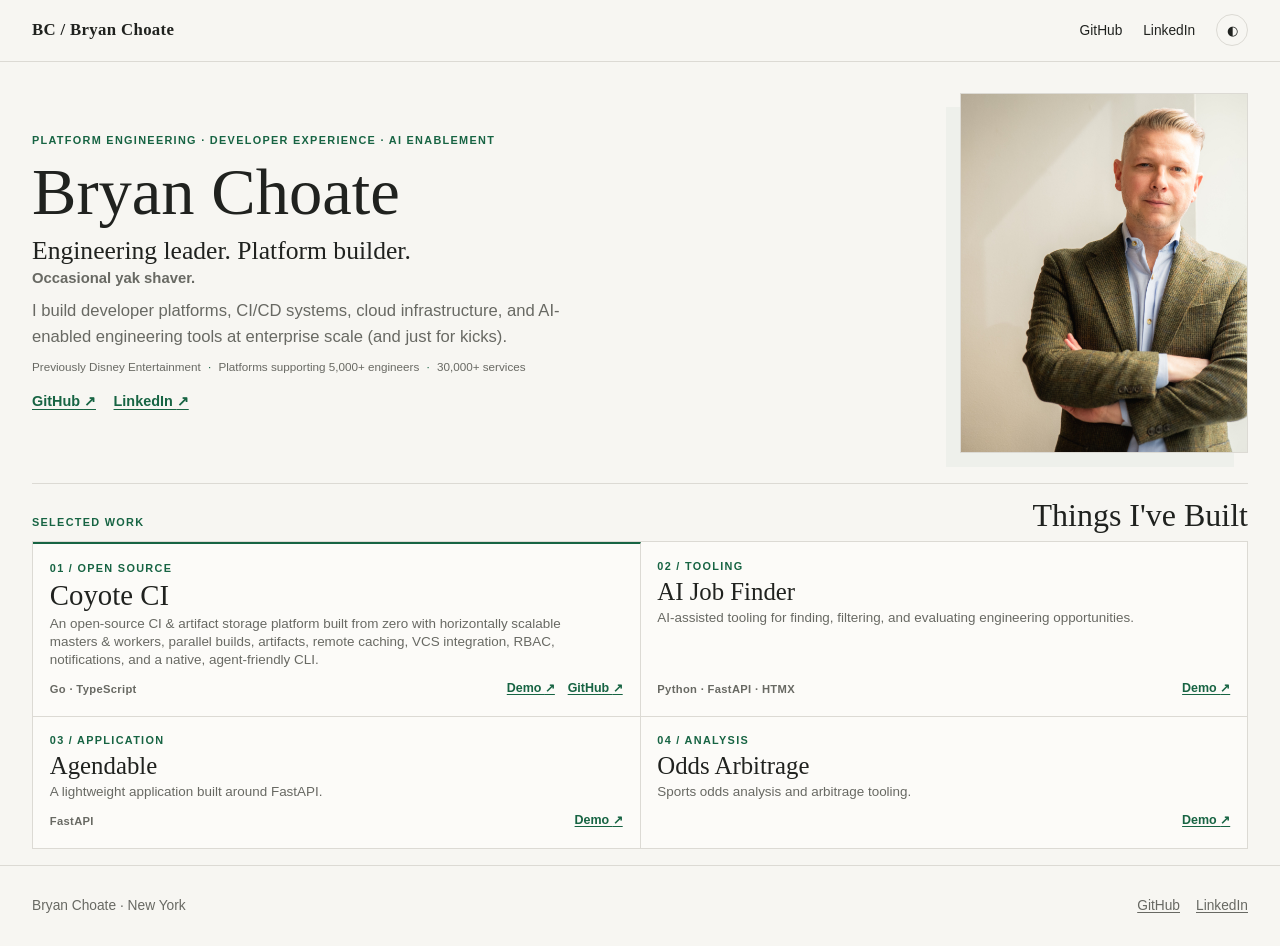
==== commit 73472765: "Incremental progress on better visualization" ====
--- a/index.html
+++ b/index.html
@@ -4,11 +4,10 @@
   <meta charset="utf-8">
   <meta name="viewport" content="width=device-width, initial-scale=1">
   <meta name="description" content="Bryan Choate is an engineering leader and builder focused on developer platforms, CI/CD, cloud infrastructure, and AI-enabled engineering tools.">
-  <!-- TODO: Replace these deployment placeholders with the production URL and social image. -->
   <meta property="og:title" content="Bryan Choate — Engineering Leader &amp; Platform Builder">
   <meta property="og:description" content="Engineering leader and builder focused on developer platforms, CI/CD, cloud infrastructure, and AI-enabled engineering tools.">
-  <meta property="og:url" content="https://example.com">
-  <meta property="og:image" content="https://example.com/images/Bryan-Choate-12.jpg">
+  <meta property="og:url" content="https://bryanchoate.com">
+  <meta property="og:image" content="https://bryanchoate.com/images/Bryan-Green.jpg">
   <meta property="og:type" content="website">
   <meta name="twitter:card" content="summary_large_image">
   <title>Bryan Choate — Engineering Leader &amp; Platform Builder</title>
@@ -22,10 +21,8 @@
     <div class="frame nav-frame">
       <a class="wordmark" href="#top" aria-label="Bryan Choate home">BC<span> / Bryan Choate</span></a>
       <nav aria-label="Primary navigation">
-        <!-- TODO: Replace these placeholder URLs. -->
-        <a href="https://github.com/" rel="noreferrer">GitHub</a>
-        <a href="https://www.linkedin.com/" rel="noreferrer">LinkedIn</a>
-        <a href="blog/">Blog</a>
+        <a href="https://github.com/radiation" rel="noreferrer">GitHub</a>
+        <a href="https://www.linkedin.com/in/brchoate" rel="noreferrer">LinkedIn</a>
         <button class="theme-toggle" type="button" aria-label="Switch to dark theme" title="Toggle color theme"><span aria-hidden="true">◐</span></button>
       </nav>
     </div>
@@ -36,13 +33,12 @@
       <div class="hero-copy">
         <p class="kicker">Platform engineering · Developer experience · AI enablement</p>
         <h1 id="hero-title">Bryan Choate</h1>
-        <p class="positioning">Engineering leader. Platform builder. Occasional yak shaver.</p>
-        <p class="intro">I build developer platforms, CI/CD systems, cloud infrastructure, and AI-enabled engineering tools — at enterprise scale and for fun.</p>
+        <p class="positioning">Engineering leader. Platform builder. <span>Occasional yak shaver.</span></p>
+        <p class="intro">I build developer platforms, CI/CD systems, cloud infrastructure, and AI-enabled engineering tools at enterprise scale (and just for kicks).</p>
+        <p class="proof">Previously Disney Entertainment <span aria-hidden="true">·</span> Platforms supporting 5,000+ engineers <span aria-hidden="true">·</span> 30,000+ services</p>
         <div class="hero-links" aria-label="Find Bryan online">
-          <!-- TODO: Replace these placeholder URLs. -->
-          <a href="https://github.com/" rel="noreferrer">GitHub <span aria-hidden="true">↗</span></a>
-          <a href="https://www.linkedin.com/" rel="noreferrer">LinkedIn <span aria-hidden="true">↗</span></a>
-          <a href="blog/">Blog <span aria-hidden="true">→</span></a>
+          <a href="https://github.com/radiation" rel="noreferrer">GitHub <span aria-hidden="true">↗</span></a>
+          <a href="https://www.linkedin.com/in/brchoate" rel="noreferrer">LinkedIn <span aria-hidden="true">↗</span></a>
         </div>
       </div>
       <figure class="portrait">
@@ -52,24 +48,35 @@
 
     <section id="work" class="work frame" aria-labelledby="work-title">
       <header class="work-heading"><p class="kicker">Selected work</p><h2 id="work-title">Things I've Built</h2></header>
-      <!-- Copy an article.project to add a project. -->
       <div class="projects">
         <article class="project project-featured">
-          <div><p class="project-index">01 / Open source</p><h3>Coyote CI</h3></div>
-          <div class="project-detail">
-            <p>An open-source CI/CD platform built from scratch, with distributed workers, parallel builds, artifacts, remote caching, GitHub integration, RBAC, notifications, and a CLI.</p>
-            <p class="project-tag">Go · PostgreSQL · GCP</p>
-            <!-- TODO: Replace Coyote CI project and GitHub URLs. -->
-            <p class="project-links"><a href="https://example.com/" rel="noreferrer">Project <span aria-hidden="true">↗</span></a><a href="https://github.com/" rel="noreferrer">GitHub <span aria-hidden="true">↗</span></a></p>
+          <div class="project-body">
+            <p class="project-index">01 / Open source</p><h3>Coyote CI</h3>
+            <p>An open-source CI & artifact storage platform built from zero with horizontally scalable masters & workers, parallel builds, artifacts, remote caching, VCS integration, RBAC, notifications, and a native, agent-friendly CLI.</p>
           </div>
+          <div class="project-footer"><p class="project-tag">Go · TypeScript</p><p class="project-links"><a href="https://coyote-ci.bryanchoate.com/" rel="noreferrer">Demo <span aria-hidden="true">↗</span></a><a href="https://github.com/" rel="noreferrer">GitHub <span aria-hidden="true">↗</span></a></p></div>
         </article>
-        <article class="project"><p class="project-index">02 / Tooling</p><h3>AI Job Finder</h3><p>AI-assisted tooling for finding, filtering, and evaluating engineering opportunities.</p><!-- TODO: Replace AI Job Finder URL. --><p class="project-links"><a href="https://example.com/" rel="noreferrer">Project <span aria-hidden="true">↗</span></a></p></article>
-        <article class="project"><p class="project-index">03 / Application</p><h3>Agendable</h3><p>A lightweight application built around FastAPI.</p><!-- TODO: Replace Agendable URL. --><p class="project-links"><a href="https://example.com/" rel="noreferrer">Project <span aria-hidden="true">↗</span></a></p></article>
-        <article class="project"><p class="project-index">04 / Analysis</p><h3>Odds Arbitrage</h3><p>Sports odds analysis and arbitrage tooling.</p><!-- TODO: Replace Odds Arbitrage URL. --><p class="project-links"><a href="https://example.com/" rel="noreferrer">Project <span aria-hidden="true">↗</span></a></p></article>
+        <article class="project">
+          <div class="project-body">
+            <p class="project-index">02 / Tooling</p><h3>AI Job Finder</h3>
+            <p>AI-assisted tooling for finding, filtering, and evaluating engineering opportunities.</p>
+          </div>
+          <div class="project-footer"><p class="project-tag">Python · FastAPI · HTMX</p><p class="project-links"><a href="https://jobs.bryanchoate.com" rel="noreferrer">Demo <span aria-hidden="true">↗</span></a></p></div>
+        </article>
+        <article class="project">
+          <div class="project-body"><p class="project-index">03 / Application</p><h3>Agendable</h3><p>A lightweight application built around FastAPI.</p></div>
+          <!-- TODO: Replace Agendable URL. -->
+          <div class="project-footer"><p class="project-tag">FastAPI</p><p class="project-links"><a href="https://example.com/" rel="noreferrer">Demo <span aria-hidden="true">↗</span></a></p></div>
+        </article>
+        <article class="project">
+          <div class="project-body"><p class="project-index">04 / Analysis</p><h3>Odds Arbitrage</h3><p>Sports odds analysis and arbitrage tooling.</p></div>
+          <!-- TODO: Replace Odds Arbitrage URL. -->
+          <div class="project-footer"><p class="project-tag">&nbsp;</p><p class="project-links"><a href="https://example.com/" rel="noreferrer">Demo <span aria-hidden="true">↗</span></a></p></div>
+        </article>
       </div>
     </section>
   </main>
 
-  <footer class="site-footer"><div class="frame footer-frame"><p>Bryan Choate <span aria-hidden="true">·</span> New York</p><div><!-- TODO: Replace placeholder social URLs. --><a href="https://github.com/" rel="noreferrer">GitHub</a><a href="https://www.linkedin.com/" rel="noreferrer">LinkedIn</a></div></div></footer>
+  <footer class="site-footer"><div class="frame footer-frame"><p>Bryan Choate <span aria-hidden="true">·</span> New York</p><div><!-- TODO: Replace placeholder social URLs. --><a href="https://github.com/radiation" rel="noreferrer">GitHub</a><a href="https://www.linkedin.com/in/brchoate" rel="noreferrer">LinkedIn</a></div></div></footer>
 </body>
 </html>
--- a/css/styles.css
+++ b/css/styles.css
@@ -1,13 +1,13 @@
-:root { color-scheme: light dark; --background: #f4f5f0; --surface: #fbfcf8; --ink: #142019; --muted: #58645b; --line: #d2d9d1; --green: #176443; --green-pale: #dcece0; --serif: Iowan Old Style, Baskerville, Georgia, serif; --sans: ui-sans-serif, -apple-system, BlinkMacSystemFont, "Segoe UI", sans-serif; --frame: 76rem; }
-@media (prefers-color-scheme: dark) { :root { --background: #121814; --surface: #19211b; --ink: #eff4ed; --muted: #b2bdb4; --line: #364238; --green: #8bc8a0; --green-pale: #1c3927; } }
-:root[data-theme="light"] { color-scheme: light; --background: #f4f5f0; --surface: #fbfcf8; --ink: #142019; --muted: #58645b; --line: #d2d9d1; --green: #176443; --green-pale: #dcece0; }
-:root[data-theme="dark"] { color-scheme: dark; --background: #121814; --surface: #19211b; --ink: #eff4ed; --muted: #b2bdb4; --line: #364238; --green: #8bc8a0; --green-pale: #1c3927; }
+:root { color-scheme: light dark; --background: #f7f6f2; --surface: #fcfbf8; --ink: #20221f; --muted: #686963; --line: #dcdad4; --green: #176443; --accent-wash: #eef0eb; --serif: Iowan Old Style, Baskerville, Georgia, serif; --sans: ui-sans-serif, -apple-system, BlinkMacSystemFont, "Segoe UI", sans-serif; --frame: 76rem; }
+@media (prefers-color-scheme: dark) { :root { --background: #171816; --surface: #1d1e1b; --ink: #f3f0e9; --muted: #b7b5ae; --line: #353632; --green: #8bc8a0; --accent-wash: #242622; } }
+:root[data-theme="light"] { color-scheme: light; --background: #f7f6f2; --surface: #fcfbf8; --ink: #20221f; --muted: #686963; --line: #dcdad4; --green: #176443; --accent-wash: #eef0eb; }
+:root[data-theme="dark"] { color-scheme: dark; --background: #171816; --surface: #1d1e1b; --ink: #f3f0e9; --muted: #b7b5ae; --line: #353632; --green: #8bc8a0; --accent-wash: #242622; }
 * { box-sizing: border-box; } html { scroll-behavior: smooth; } body { margin: 0; background: var(--background); color: var(--ink); font-family: var(--sans); font-size: 1rem; line-height: 1.55; } a { color: inherit; text-underline-offset: 0.18em; } a:hover { color: var(--green); } a:focus-visible, button:focus-visible { outline: 3px solid var(--green); outline-offset: 4px; } img { display: block; max-width: 100%; } h1, h2, h3, p { margin-top: 0; } h1, h2, h3 { font-family: var(--serif); font-weight: 500; letter-spacing: 0; line-height: 1.03; } .frame { width: min(calc(100% - 4rem), var(--frame)); margin-inline: auto; }
 .skip-link { position: fixed; z-index: 10; top: 0.75rem; left: 0.75rem; transform: translateY(-200%); padding: 0.55rem 0.75rem; background: var(--ink); color: var(--background); text-decoration: none; } .skip-link:focus { transform: translateY(0); }
-.site-header { border-bottom: 1px solid var(--line); } .nav-frame { display: flex; min-height: 4.6rem; align-items: center; justify-content: space-between; gap: 1rem; } .wordmark { font-family: var(--serif); font-size: 1.1rem; font-weight: 700; letter-spacing: 0.02em; text-decoration: none; } nav { display: flex; align-items: center; gap: clamp(0.8rem, 2vw, 1.5rem); font-size: 0.88rem; } nav a { text-decoration: none; } .theme-toggle { width: 2.1rem; height: 2.1rem; border: 1px solid var(--line); border-radius: 50%; background: transparent; color: var(--ink); cursor: pointer; }
-.hero { display: grid; grid-template-columns: minmax(0, 1.1fr) minmax(19rem, 0.75fr); align-items: center; gap: clamp(3rem, 10vw, 10rem); min-height: min(42rem, calc(100vh - 4.6rem)); padding-block: clamp(4rem, 9vw, 7rem); } .kicker, .project-index { color: var(--green); font-size: 0.72rem; font-weight: 750; letter-spacing: 0.12em; line-height: 1.4; text-transform: uppercase; } .kicker { margin-bottom: 1rem; } h1 { margin-bottom: 1.2rem; font-size: clamp(4rem, 8.4vw, 7.5rem); } .positioning { max-width: 38rem; margin-bottom: 1.3rem; font-family: var(--serif); font-size: clamp(1.55rem, 2.7vw, 2.4rem); line-height: 1.2; } .intro { max-width: 38rem; margin-bottom: 2rem; color: var(--muted); font-size: clamp(1.05rem, 1.5vw, 1.2rem); } .hero-links { display: flex; flex-wrap: wrap; gap: 0.8rem 1.35rem; font-size: 0.94rem; font-weight: 700; } .hero-links a { color: var(--green); } .portrait { position: relative; width: min(100%, 28rem); margin: 0 0 0 auto; } .portrait::before { position: absolute; z-index: -1; top: 2rem; right: 2rem; width: 100%; height: 100%; background: var(--green-pale); content: ""; } .portrait img { width: 100%; height: auto; border: 1px solid var(--line); }
-.work { padding-block: clamp(3.5rem, 6vw, 5.5rem) clamp(4rem, 8vw, 6.5rem); border-top: 1px solid var(--line); } .work-heading { display: flex; align-items: baseline; justify-content: space-between; gap: 2rem; margin-bottom: 1.6rem; } .work-heading .kicker { margin: 0; } h2 { margin: 0; font-size: clamp(2rem, 4vw, 3rem); } .projects { display: grid; grid-template-columns: repeat(2, 1fr); border-top: 1px solid var(--line); border-left: 1px solid var(--line); } .project { display: flex; min-height: 15.5rem; flex-direction: column; padding: clamp(1.4rem, 3vw, 2.35rem); border-right: 1px solid var(--line); border-bottom: 1px solid var(--line); background: var(--surface); } .project:hover { background: var(--green-pale); } .project-index { margin-bottom: auto; } .project h3 { margin: 1.5rem 0 0.65rem; font-size: clamp(1.65rem, 2.8vw, 2.4rem); } .project > p:not(.project-index):not(.project-links):not(.project-tag) { max-width: 33rem; margin-bottom: 1.25rem; color: var(--muted); } .project-links { display: flex; flex-wrap: wrap; gap: 1.15rem; margin: auto 0 0; font-size: 0.88rem; font-weight: 750; } .project-links a { color: var(--green); } .project-featured { grid-column: span 2; display: grid; grid-template-columns: minmax(12rem, 0.7fr) 1.3fr; gap: 2rem; min-height: 18rem; background: var(--green-pale); } .project-featured .project-index { margin: 0; } .project-featured h3 { margin-top: 1.2rem; font-size: clamp(2.25rem, 5vw, 4rem); } .project-detail { display: flex; flex-direction: column; } .project-detail > p:first-child { max-width: 45rem; margin: 0 0 1.3rem; font-family: var(--serif); font-size: clamp(1.2rem, 2vw, 1.55rem); line-height: 1.38; } .project-tag { margin: 0; color: var(--muted); font-size: 0.82rem; font-weight: 650; letter-spacing: 0.03em; }
+.site-header { border-bottom: 1px solid var(--line); } .nav-frame { display: flex; min-height: 3.8rem; align-items: center; justify-content: space-between; gap: 1rem; } .wordmark { font-family: var(--serif); font-size: 1.05rem; font-weight: 700; letter-spacing: 0.02em; text-decoration: none; } nav { display: flex; align-items: center; gap: clamp(0.8rem, 2vw, 1.3rem); font-size: 0.86rem; } nav a { text-decoration: none; } .theme-toggle { width: 2rem; height: 2rem; border: 1px solid var(--line); border-radius: 50%; background: transparent; color: var(--ink); cursor: pointer; }
+.hero { display: grid; grid-template-columns: minmax(0, 1fr) minmax(15.5rem, 18rem); align-items: center; justify-content: start; gap: clamp(1.5rem, 4vw, 3.5rem); padding-block: clamp(1.25rem, 2.4vw, 2rem); } .kicker, .project-index { color: var(--green); font-size: 0.68rem; font-weight: 750; letter-spacing: 0.12em; line-height: 1.4; text-transform: uppercase; } .kicker { margin-bottom: 0.65rem; } h1 { margin-bottom: 0.55rem; font-size: clamp(3rem, 5.2vw, 5.1rem); } .positioning { max-width: 36rem; margin-bottom: 0.7rem; font-family: var(--serif); font-size: clamp(1.35rem, 2vw, 1.8rem); line-height: 1.18; } .positioning span { display: block; margin-top: 0.25rem; color: var(--muted); font-family: var(--sans); font-size: 0.58em; font-weight: 600; } .intro { max-width: 36rem; margin-bottom: 0.55rem; color: var(--muted); font-size: clamp(0.98rem, 1.3vw, 1.08rem); } .proof { margin-bottom: 0.9rem; color: var(--muted); font-size: 0.73rem; line-height: 1.45; } .proof span { color: var(--green); padding-inline: 0.25rem; } .hero-links { display: flex; flex-wrap: wrap; gap: 0.55rem 1.1rem; font-size: 0.9rem; font-weight: 700; } .hero-links a { color: var(--green); } .portrait { position: relative; width: min(100%, 18rem); aspect-ratio: 4 / 5; margin: 0; } .portrait::before { position: absolute; z-index: -1; top: 0.9rem; right: 0.9rem; width: 100%; height: 100%; background: var(--accent-wash); content: ""; } .portrait img { width: 100%; height: 100%; border: 1px solid var(--line); object-fit: cover; object-position: 26% center; }
+.work { padding-block: 0.9rem 1rem; border-top: 1px solid var(--line); } .work-heading { display: flex; align-items: baseline; justify-content: space-between; gap: 2rem; margin-bottom: 0.6rem; } .work-heading .kicker { margin: 0; } h2 { margin: 0; font-size: clamp(1.55rem, 2.6vw, 2rem); } .projects { display: grid; grid-template-columns: repeat(2, 1fr); border-top: 1px solid var(--line); border-left: 1px solid var(--line); } .project { display: flex; min-height: 8.25rem; flex-direction: column; padding: clamp(0.8rem, 1.4vw, 1.05rem); border-right: 1px solid var(--line); border-bottom: 1px solid var(--line); background: var(--surface); } .project:hover { background: var(--accent-wash); } .project-body { display: flex; flex: 1; flex-direction: column; } .project-index { margin-bottom: 0.3rem; } .project h3 { margin: 0 0 0.25rem; font-size: clamp(1.25rem, 2vw, 1.55rem); } .project-body > p:not(.project-index) { max-width: 33rem; margin-bottom: 0; color: var(--muted); font-size: 0.84rem; line-height: 1.35; } .project-footer { display: flex; align-items: end; justify-content: space-between; gap: 0.75rem; margin-top: 0.65rem; } .project-tag { min-height: 1.1rem; margin: 0; color: var(--muted); font-size: 0.7rem; font-weight: 650; letter-spacing: 0.03em; } .project-links { display: flex; flex-wrap: wrap; justify-content: end; gap: 0.8rem; margin: 0; white-space: nowrap; font-size: 0.78rem; font-weight: 750; } .project-links a { color: var(--green); } .project-featured { border-top: 2px solid var(--green); } .project-featured h3 { font-size: clamp(1.4rem, 2.25vw, 1.8rem); }
 .site-footer { border-top: 1px solid var(--line); } .footer-frame { display: flex; min-height: 5rem; align-items: center; justify-content: space-between; gap: 1rem; color: var(--muted); font-size: 0.86rem; } .footer-frame p { margin: 0; } .footer-frame div { display: flex; gap: 1rem; }
-@media (max-width: 48rem) { .frame { width: min(calc(100% - 2.5rem), var(--frame)); } .hero { grid-template-columns: 1fr; gap: 3rem; min-height: 0; padding-block: 4rem; } .portrait { width: min(100%, 24rem); margin: 0; } .portrait::before { top: 1.2rem; right: 1.2rem; } .projects { grid-template-columns: 1fr; } .project-featured { grid-column: span 1; grid-template-columns: 1fr; gap: 0.4rem; } }
+@media (max-width: 48rem) { .frame { width: min(calc(100% - 2.5rem), var(--frame)); } .hero { grid-template-columns: 1fr; gap: 2rem; padding-block: 2.5rem; } .portrait { width: min(100%, 20rem); margin: 0; } .portrait::before { top: 0.8rem; right: 0.8rem; } .projects { grid-template-columns: 1fr; } }
 @media (max-width: 31rem) { .frame { width: min(calc(100% - 2rem), var(--frame)); } .wordmark span { display: none; } nav { gap: 0.7rem; font-size: 0.82rem; } h1 { font-size: clamp(3.5rem, 18vw, 5.2rem); } .work-heading { display: block; } .work-heading .kicker { margin-bottom: 0.55rem; } .footer-frame { align-items: flex-start; flex-direction: column; justify-content: center; gap: 0.4rem; } }
 @media (prefers-reduced-motion: reduce) { html { scroll-behavior: auto; } }
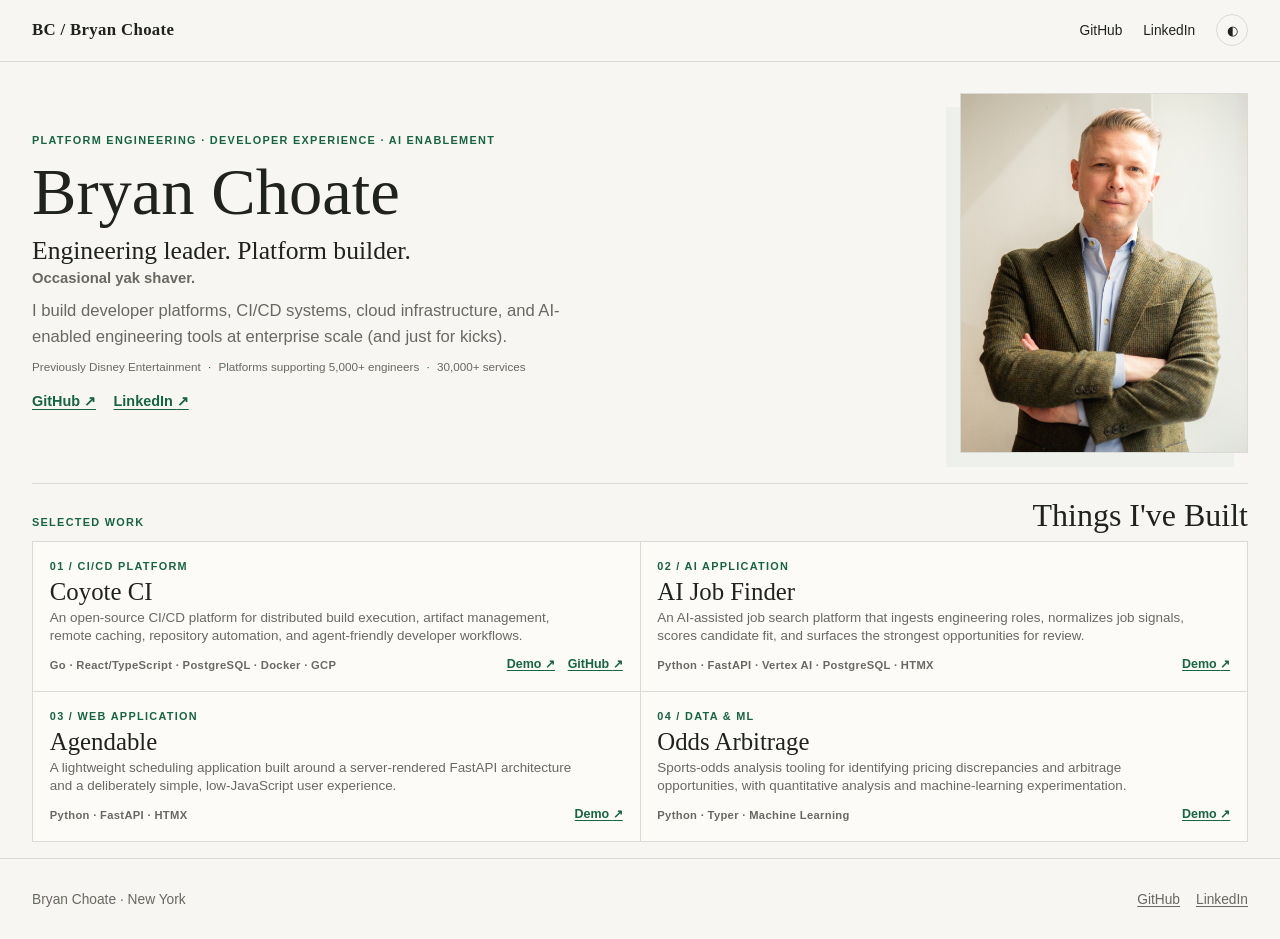
==== commit 4bfebdd0: "Copy updates for projects" ====
--- a/index.html
+++ b/index.html
@@ -49,29 +49,106 @@
     <section id="work" class="work frame" aria-labelledby="work-title">
       <header class="work-heading"><p class="kicker">Selected work</p><h2 id="work-title">Things I've Built</h2></header>
       <div class="projects">
-        <article class="project project-featured">
-          <div class="project-body">
-            <p class="project-index">01 / Open source</p><h3>Coyote CI</h3>
-            <p>An open-source CI & artifact storage platform built from zero with horizontally scalable masters & workers, parallel builds, artifacts, remote caching, VCS integration, RBAC, notifications, and a native, agent-friendly CLI.</p>
-          </div>
-          <div class="project-footer"><p class="project-tag">Go · TypeScript</p><p class="project-links"><a href="https://coyote-ci.bryanchoate.com/" rel="noreferrer">Demo <span aria-hidden="true">↗</span></a><a href="https://github.com/" rel="noreferrer">GitHub <span aria-hidden="true">↗</span></a></p></div>
-        </article>
         <article class="project">
           <div class="project-body">
-            <p class="project-index">02 / Tooling</p><h3>AI Job Finder</h3>
-            <p>AI-assisted tooling for finding, filtering, and evaluating engineering opportunities.</p>
+            <p class="project-index">01 / CI/CD Platform</p>
+            <h3>Coyote CI</h3>
+            <p>
+              An open-source CI/CD platform for distributed build execution, artifact
+              management, remote caching, repository automation, and agent-friendly
+              developer workflows.
+            </p>
           </div>
-          <div class="project-footer"><p class="project-tag">Python · FastAPI · HTMX</p><p class="project-links"><a href="https://jobs.bryanchoate.com" rel="noreferrer">Demo <span aria-hidden="true">↗</span></a></p></div>
+
+          <div class="project-footer">
+            <p class="project-tag">
+              Go · React/TypeScript · PostgreSQL · Docker · GCP
+            </p>
+
+            <p class="project-links">
+              <a href="https://coyote-ci.bryanchoate.com/" rel="noreferrer">
+                Demo <span aria-hidden="true">↗</span>
+              </a>
+              <!-- TODO: Replace with the Coyote CI GitHub repository URL. -->
+              <a href="https://github.com/" rel="noreferrer">
+                GitHub <span aria-hidden="true">↗</span>
+              </a>
+            </p>
+          </div>
         </article>
+
         <article class="project">
-          <div class="project-body"><p class="project-index">03 / Application</p><h3>Agendable</h3><p>A lightweight application built around FastAPI.</p></div>
-          <!-- TODO: Replace Agendable URL. -->
-          <div class="project-footer"><p class="project-tag">FastAPI</p><p class="project-links"><a href="https://example.com/" rel="noreferrer">Demo <span aria-hidden="true">↗</span></a></p></div>
+          <div class="project-body">
+            <p class="project-index">02 / AI Application</p>
+            <h3>AI Job Finder</h3>
+            <p>
+              An AI-assisted job search platform that ingests engineering roles,
+              normalizes job signals, scores candidate fit, and surfaces the strongest
+              opportunities for review.
+            </p>
+          </div>
+
+          <div class="project-footer">
+            <p class="project-tag">
+              Python · FastAPI · Vertex AI · PostgreSQL · HTMX
+            </p>
+
+            <p class="project-links">
+              <a href="https://jobs.bryanchoate.com" rel="noreferrer">
+                Demo <span aria-hidden="true">↗</span>
+              </a>
+            </p>
+          </div>
         </article>
+
         <article class="project">
-          <div class="project-body"><p class="project-index">04 / Analysis</p><h3>Odds Arbitrage</h3><p>Sports odds analysis and arbitrage tooling.</p></div>
-          <!-- TODO: Replace Odds Arbitrage URL. -->
-          <div class="project-footer"><p class="project-tag">&nbsp;</p><p class="project-links"><a href="https://example.com/" rel="noreferrer">Demo <span aria-hidden="true">↗</span></a></p></div>
+          <div class="project-body">
+            <p class="project-index">03 / Web Application</p>
+            <h3>Agendable</h3>
+            <p>
+              A lightweight scheduling application built around a server-rendered
+              FastAPI architecture and a deliberately simple, low-JavaScript user
+              experience.
+            </p>
+          </div>
+
+          <div class="project-footer">
+            <p class="project-tag">
+              Python · FastAPI · HTMX
+            </p>
+
+            <p class="project-links">
+              <!-- TODO: Replace with the Agendable URL. -->
+              <a href="https://example.com/" rel="noreferrer">
+                Demo <span aria-hidden="true">↗</span>
+              </a>
+            </p>
+          </div>
+        </article>
+
+        <article class="project">
+          <div class="project-body">
+            <p class="project-index">04 / Data &amp; ML</p>
+            <h3>Odds Arbitrage</h3>
+            <p>
+              Sports-odds analysis tooling for identifying pricing discrepancies and
+              arbitrage opportunities, with quantitative analysis and machine-learning
+              experimentation.
+            </p>
+          </div>
+
+          <div class="project-footer">
+            <p class="project-tag">
+              Python · Typer · Machine Learning
+            </p>
+
+            <p class="project-links">
+              <!-- TODO: Replace with the Odds Arbitrage URL. -->
+              <a href="https://example.com/" rel="noreferrer">
+                Demo <span aria-hidden="true">↗</span>
+              </a>
+            </p>
+          </div>
         </article>
       </div>
     </section>
--- a/css/styles.css
+++ b/css/styles.css
@@ -1,13 +1,459 @@
-:root { color-scheme: light dark; --background: #f7f6f2; --surface: #fcfbf8; --ink: #20221f; --muted: #686963; --line: #dcdad4; --green: #176443; --accent-wash: #eef0eb; --serif: Iowan Old Style, Baskerville, Georgia, serif; --sans: ui-sans-serif, -apple-system, BlinkMacSystemFont, "Segoe UI", sans-serif; --frame: 76rem; }
-@media (prefers-color-scheme: dark) { :root { --background: #171816; --surface: #1d1e1b; --ink: #f3f0e9; --muted: #b7b5ae; --line: #353632; --green: #8bc8a0; --accent-wash: #242622; } }
-:root[data-theme="light"] { color-scheme: light; --background: #f7f6f2; --surface: #fcfbf8; --ink: #20221f; --muted: #686963; --line: #dcdad4; --green: #176443; --accent-wash: #eef0eb; }
-:root[data-theme="dark"] { color-scheme: dark; --background: #171816; --surface: #1d1e1b; --ink: #f3f0e9; --muted: #b7b5ae; --line: #353632; --green: #8bc8a0; --accent-wash: #242622; }
-* { box-sizing: border-box; } html { scroll-behavior: smooth; } body { margin: 0; background: var(--background); color: var(--ink); font-family: var(--sans); font-size: 1rem; line-height: 1.55; } a { color: inherit; text-underline-offset: 0.18em; } a:hover { color: var(--green); } a:focus-visible, button:focus-visible { outline: 3px solid var(--green); outline-offset: 4px; } img { display: block; max-width: 100%; } h1, h2, h3, p { margin-top: 0; } h1, h2, h3 { font-family: var(--serif); font-weight: 500; letter-spacing: 0; line-height: 1.03; } .frame { width: min(calc(100% - 4rem), var(--frame)); margin-inline: auto; }
-.skip-link { position: fixed; z-index: 10; top: 0.75rem; left: 0.75rem; transform: translateY(-200%); padding: 0.55rem 0.75rem; background: var(--ink); color: var(--background); text-decoration: none; } .skip-link:focus { transform: translateY(0); }
-.site-header { border-bottom: 1px solid var(--line); } .nav-frame { display: flex; min-height: 3.8rem; align-items: center; justify-content: space-between; gap: 1rem; } .wordmark { font-family: var(--serif); font-size: 1.05rem; font-weight: 700; letter-spacing: 0.02em; text-decoration: none; } nav { display: flex; align-items: center; gap: clamp(0.8rem, 2vw, 1.3rem); font-size: 0.86rem; } nav a { text-decoration: none; } .theme-toggle { width: 2rem; height: 2rem; border: 1px solid var(--line); border-radius: 50%; background: transparent; color: var(--ink); cursor: pointer; }
-.hero { display: grid; grid-template-columns: minmax(0, 1fr) minmax(15.5rem, 18rem); align-items: center; justify-content: start; gap: clamp(1.5rem, 4vw, 3.5rem); padding-block: clamp(1.25rem, 2.4vw, 2rem); } .kicker, .project-index { color: var(--green); font-size: 0.68rem; font-weight: 750; letter-spacing: 0.12em; line-height: 1.4; text-transform: uppercase; } .kicker { margin-bottom: 0.65rem; } h1 { margin-bottom: 0.55rem; font-size: clamp(3rem, 5.2vw, 5.1rem); } .positioning { max-width: 36rem; margin-bottom: 0.7rem; font-family: var(--serif); font-size: clamp(1.35rem, 2vw, 1.8rem); line-height: 1.18; } .positioning span { display: block; margin-top: 0.25rem; color: var(--muted); font-family: var(--sans); font-size: 0.58em; font-weight: 600; } .intro { max-width: 36rem; margin-bottom: 0.55rem; color: var(--muted); font-size: clamp(0.98rem, 1.3vw, 1.08rem); } .proof { margin-bottom: 0.9rem; color: var(--muted); font-size: 0.73rem; line-height: 1.45; } .proof span { color: var(--green); padding-inline: 0.25rem; } .hero-links { display: flex; flex-wrap: wrap; gap: 0.55rem 1.1rem; font-size: 0.9rem; font-weight: 700; } .hero-links a { color: var(--green); } .portrait { position: relative; width: min(100%, 18rem); aspect-ratio: 4 / 5; margin: 0; } .portrait::before { position: absolute; z-index: -1; top: 0.9rem; right: 0.9rem; width: 100%; height: 100%; background: var(--accent-wash); content: ""; } .portrait img { width: 100%; height: 100%; border: 1px solid var(--line); object-fit: cover; object-position: 26% center; }
-.work { padding-block: 0.9rem 1rem; border-top: 1px solid var(--line); } .work-heading { display: flex; align-items: baseline; justify-content: space-between; gap: 2rem; margin-bottom: 0.6rem; } .work-heading .kicker { margin: 0; } h2 { margin: 0; font-size: clamp(1.55rem, 2.6vw, 2rem); } .projects { display: grid; grid-template-columns: repeat(2, 1fr); border-top: 1px solid var(--line); border-left: 1px solid var(--line); } .project { display: flex; min-height: 8.25rem; flex-direction: column; padding: clamp(0.8rem, 1.4vw, 1.05rem); border-right: 1px solid var(--line); border-bottom: 1px solid var(--line); background: var(--surface); } .project:hover { background: var(--accent-wash); } .project-body { display: flex; flex: 1; flex-direction: column; } .project-index { margin-bottom: 0.3rem; } .project h3 { margin: 0 0 0.25rem; font-size: clamp(1.25rem, 2vw, 1.55rem); } .project-body > p:not(.project-index) { max-width: 33rem; margin-bottom: 0; color: var(--muted); font-size: 0.84rem; line-height: 1.35; } .project-footer { display: flex; align-items: end; justify-content: space-between; gap: 0.75rem; margin-top: 0.65rem; } .project-tag { min-height: 1.1rem; margin: 0; color: var(--muted); font-size: 0.7rem; font-weight: 650; letter-spacing: 0.03em; } .project-links { display: flex; flex-wrap: wrap; justify-content: end; gap: 0.8rem; margin: 0; white-space: nowrap; font-size: 0.78rem; font-weight: 750; } .project-links a { color: var(--green); } .project-featured { border-top: 2px solid var(--green); } .project-featured h3 { font-size: clamp(1.4rem, 2.25vw, 1.8rem); }
-.site-footer { border-top: 1px solid var(--line); } .footer-frame { display: flex; min-height: 5rem; align-items: center; justify-content: space-between; gap: 1rem; color: var(--muted); font-size: 0.86rem; } .footer-frame p { margin: 0; } .footer-frame div { display: flex; gap: 1rem; }
-@media (max-width: 48rem) { .frame { width: min(calc(100% - 2.5rem), var(--frame)); } .hero { grid-template-columns: 1fr; gap: 2rem; padding-block: 2.5rem; } .portrait { width: min(100%, 20rem); margin: 0; } .portrait::before { top: 0.8rem; right: 0.8rem; } .projects { grid-template-columns: 1fr; } }
-@media (max-width: 31rem) { .frame { width: min(calc(100% - 2rem), var(--frame)); } .wordmark span { display: none; } nav { gap: 0.7rem; font-size: 0.82rem; } h1 { font-size: clamp(3.5rem, 18vw, 5.2rem); } .work-heading { display: block; } .work-heading .kicker { margin-bottom: 0.55rem; } .footer-frame { align-items: flex-start; flex-direction: column; justify-content: center; gap: 0.4rem; } }
-@media (prefers-reduced-motion: reduce) { html { scroll-behavior: auto; } }+:root {
+  color-scheme: light dark;
+  --background: #f7f6f2;
+  --surface: #fcfbf8;
+  --ink: #20221f;
+  --muted: #686963;
+  --line: #dcdad4;
+  --green: #176443;
+  --accent-wash: #eef0eb;
+  --serif: Iowan Old Style, Baskerville, Georgia, serif;
+  --sans: ui-sans-serif, -apple-system, BlinkMacSystemFont, "Segoe UI", sans-serif;
+  --frame: 76rem;
+}
+
+@media (prefers-color-scheme: dark) {
+  :root {
+    --background: #171816;
+    --surface: #1d1e1b;
+    --ink: #f3f0e9;
+    --muted: #b7b5ae;
+    --line: #353632;
+    --green: #8bc8a0;
+    --accent-wash: #242622;
+  }
+}
+
+:root[data-theme="light"] {
+  color-scheme: light;
+  --background: #f7f6f2;
+  --surface: #fcfbf8;
+  --ink: #20221f;
+  --muted: #686963;
+  --line: #dcdad4;
+  --green: #176443;
+  --accent-wash: #eef0eb;
+}
+
+:root[data-theme="dark"] {
+  color-scheme: dark;
+  --background: #171816;
+  --surface: #1d1e1b;
+  --ink: #f3f0e9;
+  --muted: #b7b5ae;
+  --line: #353632;
+  --green: #8bc8a0;
+  --accent-wash: #242622;
+}
+
+* {
+  box-sizing: border-box;
+}
+
+html {
+  scroll-behavior: smooth;
+}
+
+body {
+  margin: 0;
+  background: var(--background);
+  color: var(--ink);
+  font-family: var(--sans);
+  font-size: 1rem;
+  line-height: 1.55;
+}
+
+a {
+  color: inherit;
+  text-underline-offset: 0.18em;
+}
+
+a:hover {
+  color: var(--green);
+}
+
+a:focus-visible,
+button:focus-visible {
+  outline: 3px solid var(--green);
+  outline-offset: 4px;
+}
+
+img {
+  display: block;
+  max-width: 100%;
+}
+
+h1,
+h2,
+h3,
+p {
+  margin-top: 0;
+}
+
+h1,
+h2,
+h3 {
+  font-family: var(--serif);
+  font-weight: 500;
+  letter-spacing: 0;
+  line-height: 1.03;
+}
+
+.frame {
+  width: min(calc(100% - 4rem), var(--frame));
+  margin-inline: auto;
+}
+
+.skip-link {
+  position: fixed;
+  z-index: 10;
+  top: 0.75rem;
+  left: 0.75rem;
+  transform: translateY(-200%);
+  padding: 0.55rem 0.75rem;
+  background: var(--ink);
+  color: var(--background);
+  text-decoration: none;
+}
+
+.skip-link:focus {
+  transform: translateY(0);
+}
+
+.site-header {
+  border-bottom: 1px solid var(--line);
+}
+
+.nav-frame {
+  display: flex;
+  min-height: 3.8rem;
+  align-items: center;
+  justify-content: space-between;
+  gap: 1rem;
+}
+
+.wordmark {
+  font-family: var(--serif);
+  font-size: 1.05rem;
+  font-weight: 700;
+  letter-spacing: 0.02em;
+  text-decoration: none;
+}
+
+nav {
+  display: flex;
+  align-items: center;
+  gap: clamp(0.8rem, 2vw, 1.3rem);
+  font-size: 0.86rem;
+}
+
+nav a {
+  text-decoration: none;
+}
+
+.theme-toggle {
+  width: 2rem;
+  height: 2rem;
+  border: 1px solid var(--line);
+  border-radius: 50%;
+  background: transparent;
+  color: var(--ink);
+  cursor: pointer;
+}
+
+.hero {
+  display: grid;
+  grid-template-columns: minmax(0, 1fr) minmax(15.5rem, 18rem);
+  align-items: center;
+  justify-content: start;
+  gap: clamp(1.5rem, 4vw, 3.5rem);
+  padding-block: clamp(1.25rem, 2.4vw, 2rem);
+}
+
+.kicker,
+.project-index {
+  color: var(--green);
+  font-size: 0.68rem;
+  font-weight: 750;
+  letter-spacing: 0.12em;
+  line-height: 1.4;
+  text-transform: uppercase;
+}
+
+.kicker {
+  margin-bottom: 0.65rem;
+}
+
+h1 {
+  margin-bottom: 0.55rem;
+  font-size: clamp(3rem, 5.2vw, 5.1rem);
+}
+
+.positioning {
+  max-width: 36rem;
+  margin-bottom: 0.7rem;
+  font-family: var(--serif);
+  font-size: clamp(1.35rem, 2vw, 1.8rem);
+  line-height: 1.18;
+}
+
+.positioning span {
+  display: block;
+  margin-top: 0.25rem;
+  color: var(--muted);
+  font-family: var(--sans);
+  font-size: 0.58em;
+  font-weight: 600;
+}
+
+.intro {
+  max-width: 36rem;
+  margin-bottom: 0.55rem;
+  color: var(--muted);
+  font-size: clamp(0.98rem, 1.3vw, 1.08rem);
+}
+
+.proof {
+  margin-bottom: 0.9rem;
+  color: var(--muted);
+  font-size: 0.73rem;
+  line-height: 1.45;
+}
+
+.proof span {
+  color: var(--green);
+  padding-inline: 0.25rem;
+}
+
+.hero-links {
+  display: flex;
+  flex-wrap: wrap;
+  gap: 0.55rem 1.1rem;
+  font-size: 0.9rem;
+  font-weight: 700;
+}
+
+.hero-links a {
+  color: var(--green);
+}
+
+.portrait {
+  position: relative;
+  width: min(100%, 18rem);
+  aspect-ratio: 4 / 5;
+  margin: 0;
+}
+
+.portrait::before {
+  position: absolute;
+  z-index: -1;
+  top: 0.9rem;
+  right: 0.9rem;
+  width: 100%;
+  height: 100%;
+  background: var(--accent-wash);
+  content: "";
+}
+
+.portrait img {
+  width: 100%;
+  height: 100%;
+  border: 1px solid var(--line);
+  object-fit: cover;
+  object-position: 43% center;
+}
+
+.work {
+  padding-block: 0.9rem 1rem;
+  border-top: 1px solid var(--line);
+}
+
+.work-heading {
+  display: flex;
+  align-items: baseline;
+  justify-content: space-between;
+  gap: 2rem;
+  margin-bottom: 0.6rem;
+}
+
+.work-heading .kicker {
+  margin: 0;
+}
+
+h2 {
+  margin: 0;
+  font-size: clamp(1.55rem, 2.6vw, 2rem);
+}
+
+.projects {
+  display: grid;
+  grid-template-columns: repeat(2, 1fr);
+  border-top: 1px solid var(--line);
+  border-left: 1px solid var(--line);
+}
+
+.project {
+  display: flex;
+  min-height: 8.25rem;
+  flex-direction: column;
+  padding: clamp(0.8rem, 1.4vw, 1.05rem);
+  border-right: 1px solid var(--line);
+  border-bottom: 1px solid var(--line);
+  background: var(--surface);
+}
+
+.project:hover {
+  background: var(--accent-wash);
+}
+
+.project-body {
+  display: flex;
+  flex: 1;
+  flex-direction: column;
+}
+
+.project-index {
+  margin-bottom: 0.3rem;
+}
+
+.project h3 {
+  margin: 0 0 0.25rem;
+  font-size: clamp(1.25rem, 2vw, 1.55rem);
+}
+
+.project-body > p:not(.project-index) {
+  max-width: 33rem;
+  margin-bottom: 0;
+  color: var(--muted);
+  font-size: 0.84rem;
+  line-height: 1.35;
+}
+
+.project-footer {
+  display: flex;
+  align-items: end;
+  justify-content: space-between;
+  gap: 0.75rem;
+  margin-top: 0.65rem;
+}
+
+.project-tag {
+  min-height: 1.1rem;
+  margin: 0;
+  color: var(--muted);
+  font-size: 0.7rem;
+  font-weight: 650;
+  letter-spacing: 0.03em;
+}
+
+.project-links {
+  display: flex;
+  flex-wrap: wrap;
+  justify-content: end;
+  gap: 0.8rem;
+  margin: 0;
+  white-space: nowrap;
+  font-size: 0.78rem;
+  font-weight: 750;
+}
+
+.project-links a {
+  color: var(--green);
+}
+
+.project-featured {
+  border-top: 2px solid var(--green);
+}
+
+.project-featured h3 {
+  font-size: clamp(1.4rem, 2.25vw, 1.8rem);
+}
+
+.site-footer {
+  border-top: 1px solid var(--line);
+}
+
+.footer-frame {
+  display: flex;
+  min-height: 5rem;
+  align-items: center;
+  justify-content: space-between;
+  gap: 1rem;
+  color: var(--muted);
+  font-size: 0.86rem;
+}
+
+.footer-frame p {
+  margin: 0;
+}
+
+.footer-frame div {
+  display: flex;
+  gap: 1rem;
+}
+
+@media (max-width: 48rem) {
+  .frame {
+    width: min(calc(100% - 2.5rem), var(--frame));
+  }
+
+  .hero {
+    grid-template-columns: 1fr;
+    gap: 2rem;
+    padding-block: 2.5rem;
+  }
+
+  .portrait {
+    width: min(100%, 20rem);
+    margin: 0;
+  }
+
+  .portrait::before {
+    top: 0.8rem;
+    right: 0.8rem;
+  }
+
+  .projects {
+    grid-template-columns: 1fr;
+  }
+}
+
+@media (max-width: 31rem) {
+  .frame {
+    width: min(calc(100% - 2rem), var(--frame));
+  }
+
+  .wordmark span {
+    display: none;
+  }
+
+  nav {
+    gap: 0.7rem;
+    font-size: 0.82rem;
+  }
+
+  h1 {
+    font-size: clamp(3.5rem, 18vw, 5.2rem);
+  }
+
+  .work-heading {
+    display: block;
+  }
+
+  .work-heading .kicker {
+    margin-bottom: 0.55rem;
+  }
+
+  .footer-frame {
+    align-items: flex-start;
+    flex-direction: column;
+    justify-content: center;
+    gap: 0.4rem;
+  }
+}
+
+@media (prefers-reduced-motion: reduce) {
+  html {
+    scroll-behavior: auto;
+  }
+}
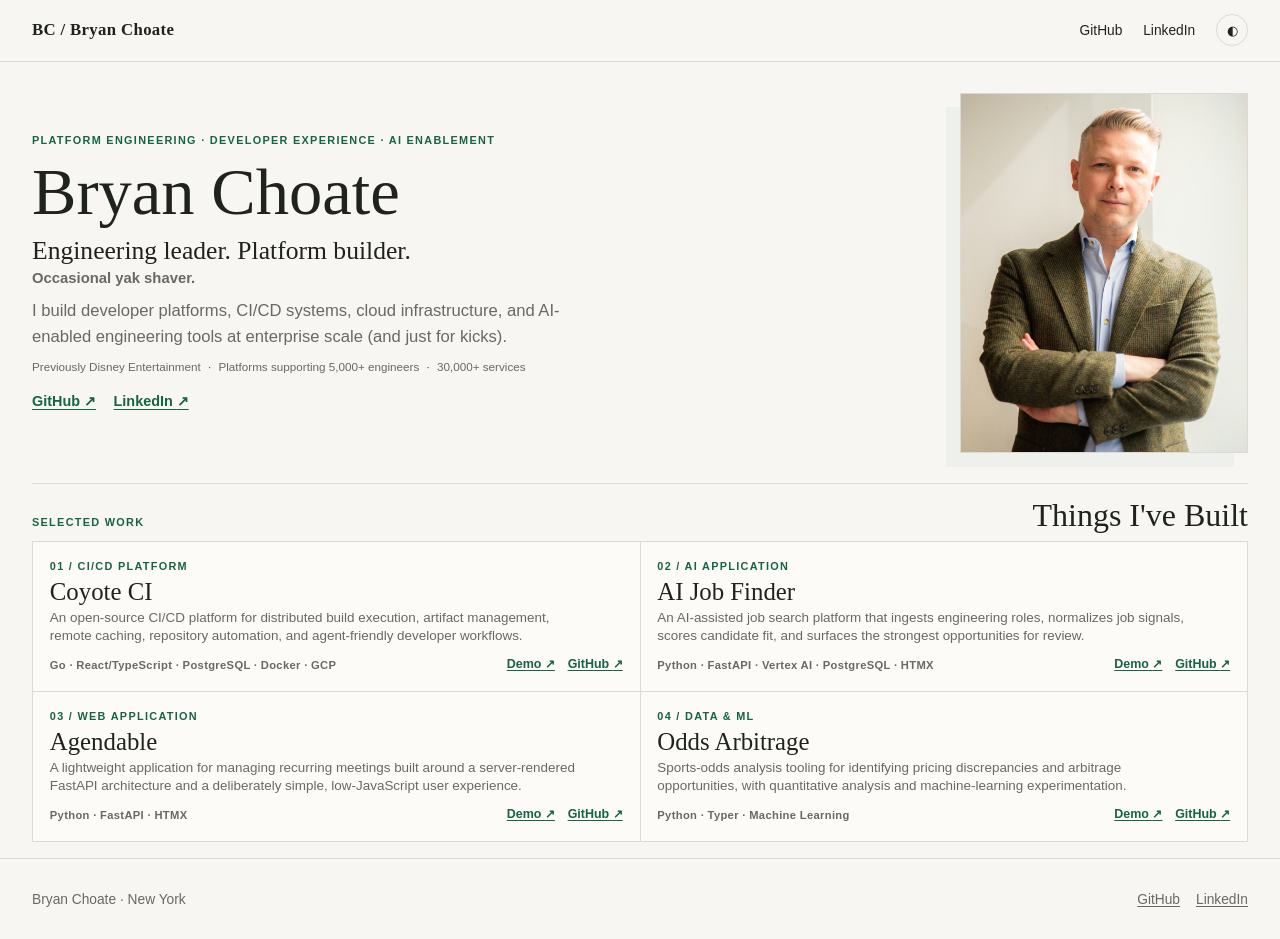
==== commit 42eb007d: "Minor copy changes" ====
--- a/index.html
+++ b/index.html
@@ -69,8 +69,7 @@
               <a href="https://coyote-ci.bryanchoate.com/" rel="noreferrer">
                 Demo <span aria-hidden="true">↗</span>
               </a>
-              <!-- TODO: Replace with the Coyote CI GitHub repository URL. -->
-              <a href="https://github.com/" rel="noreferrer">
+              <a href="https://github.com/radiation/coyote-ci" rel="noreferrer">
                 GitHub <span aria-hidden="true">↗</span>
               </a>
             </p>
@@ -97,6 +96,9 @@
               <a href="https://jobs.bryanchoate.com" rel="noreferrer">
                 Demo <span aria-hidden="true">↗</span>
               </a>
+              <a href="https://github.com/radiation/ai-job-finder" rel="noreferrer">
+                GitHub <span aria-hidden="true">↗</span>
+              </a>
             </p>
           </div>
         </article>
@@ -106,9 +108,9 @@
             <p class="project-index">03 / Web Application</p>
             <h3>Agendable</h3>
             <p>
-              A lightweight scheduling application built around a server-rendered
-              FastAPI architecture and a deliberately simple, low-JavaScript user
-              experience.
+              A lightweight application for managing recurring meetings built around 
+              a server-rendered FastAPI architecture and a deliberately simple, 
+              low-JavaScript user experience.
             </p>
           </div>
 
@@ -118,9 +120,11 @@
             </p>
 
             <p class="project-links">
-              <!-- TODO: Replace with the Agendable URL. -->
-              <a href="https://example.com/" rel="noreferrer">
+              <a href="https://agendable.bryanchoate.com/" rel="noreferrer">
                 Demo <span aria-hidden="true">↗</span>
+              </a>
+              <a href="https://github.com/radiation/agendable" rel="noreferrer">
+                GitHub <span aria-hidden="true">↗</span>
               </a>
             </p>
           </div>
@@ -143,9 +147,11 @@
             </p>
 
             <p class="project-links">
-              <!-- TODO: Replace with the Odds Arbitrage URL. -->
-              <a href="https://example.com/" rel="noreferrer">
+              <a href="https://odds.bryanchoate.com/" rel="noreferrer">
                 Demo <span aria-hidden="true">↗</span>
+              </a>
+              <a href="https://github.com/radiation/odds-value-v2" rel="noreferrer">
+                GitHub <span aria-hidden="true">↗</span>
               </a>
             </p>
           </div>
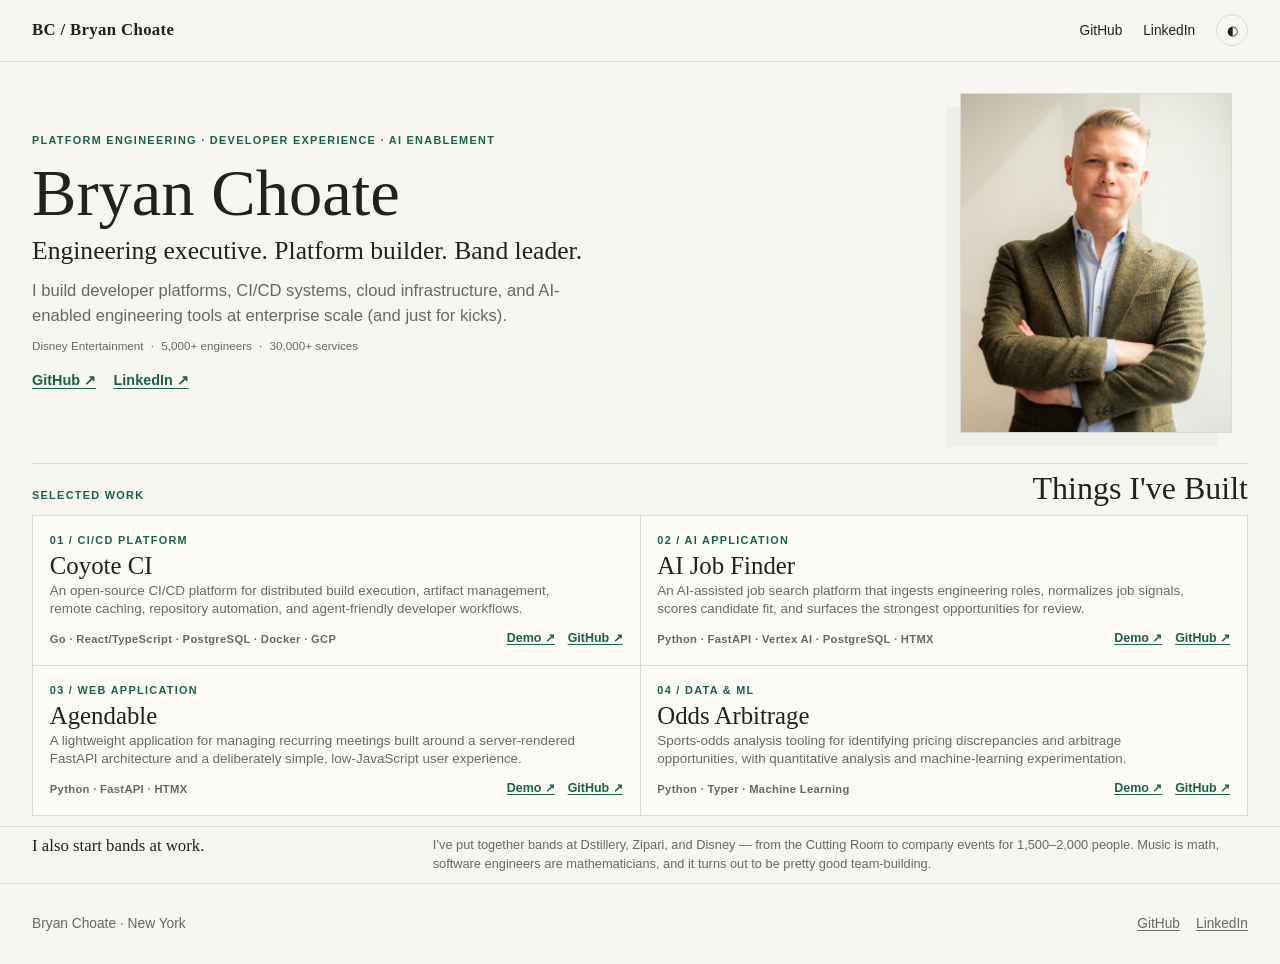
==== commit 100fcb5b: "Copy updates & agents file" ====
--- a/index.html
+++ b/index.html
@@ -33,9 +33,9 @@
       <div class="hero-copy">
         <p class="kicker">Platform engineering · Developer experience · AI enablement</p>
         <h1 id="hero-title">Bryan Choate</h1>
-        <p class="positioning">Engineering leader. Platform builder. <span>Occasional yak shaver.</span></p>
+        <p class="positioning">Engineering executive. Platform builder. Band leader.</p>
         <p class="intro">I build developer platforms, CI/CD systems, cloud infrastructure, and AI-enabled engineering tools at enterprise scale (and just for kicks).</p>
-        <p class="proof">Previously Disney Entertainment <span aria-hidden="true">·</span> Platforms supporting 5,000+ engineers <span aria-hidden="true">·</span> 30,000+ services</p>
+        <p class="proof">Disney Entertainment <span aria-hidden="true">·</span> 5,000+ engineers <span aria-hidden="true">·</span> 30,000+ services</p>
         <div class="hero-links" aria-label="Find Bryan online">
           <a href="https://github.com/radiation" rel="noreferrer">GitHub <span aria-hidden="true">↗</span></a>
           <a href="https://www.linkedin.com/in/brchoate" rel="noreferrer">LinkedIn <span aria-hidden="true">↗</span></a>
@@ -158,6 +158,13 @@
         </article>
       </div>
     </section>
+
+    <section class="band-strip" aria-labelledby="band-title">
+      <div class="frame band-strip-inner">
+        <h2 id="band-title">I also start bands at work.</h2>
+        <p>I’ve put together bands at Dstillery, Zipari, and Disney — from the Cutting Room to company events for 1,500–2,000 people. Music is math, software engineers are mathematicians, and it turns out to be pretty good team-building.</p>
+      </div>
+    </section>
   </main>
 
   <footer class="site-footer"><div class="frame footer-frame"><p>Bryan Choate <span aria-hidden="true">·</span> New York</p><div><!-- TODO: Replace placeholder social URLs. --><a href="https://github.com/radiation" rel="noreferrer">GitHub</a><a href="https://www.linkedin.com/in/brchoate" rel="noreferrer">LinkedIn</a></div></div></footer>
--- a/css/styles.css
+++ b/css/styles.css
@@ -239,7 +239,7 @@
 
 .portrait {
   position: relative;
-  width: min(100%, 18rem);
+  width: min(100%, 17rem);
   aspect-ratio: 4 / 5;
   margin: 0;
 }
@@ -264,7 +264,7 @@
 }
 
 .work {
-  padding-block: 0.9rem 1rem;
+  padding-block: 0.5rem 0.6rem;
   border-top: 1px solid var(--line);
 }
 
@@ -369,6 +369,31 @@
   font-size: clamp(1.4rem, 2.25vw, 1.8rem);
 }
 
+.band-strip {
+  border-top: 1px solid var(--line);
+}
+
+.band-strip-inner {
+  display: grid;
+  grid-template-columns: minmax(12rem, 0.6fr) 1.4fr;
+  gap: clamp(1.5rem, 4vw, 4rem);
+  padding-block: 0.6rem;
+}
+
+.band-strip h2 {
+  align-self: start;
+  font-size: 1.05rem;
+  line-height: 1.2;
+}
+
+.band-strip p {
+  max-width: 52rem;
+  margin: 0;
+  color: var(--muted);
+  font-size: 0.8rem;
+  line-height: 1.45;
+}
+
 .site-footer {
   border-top: 1px solid var(--line);
 }
@@ -415,6 +440,12 @@
 
   .projects {
     grid-template-columns: 1fr;
+  }
+
+  .band-strip-inner {
+    grid-template-columns: 1fr;
+    gap: 0.4rem;
+    padding-block: 1rem;
   }
 }
 
